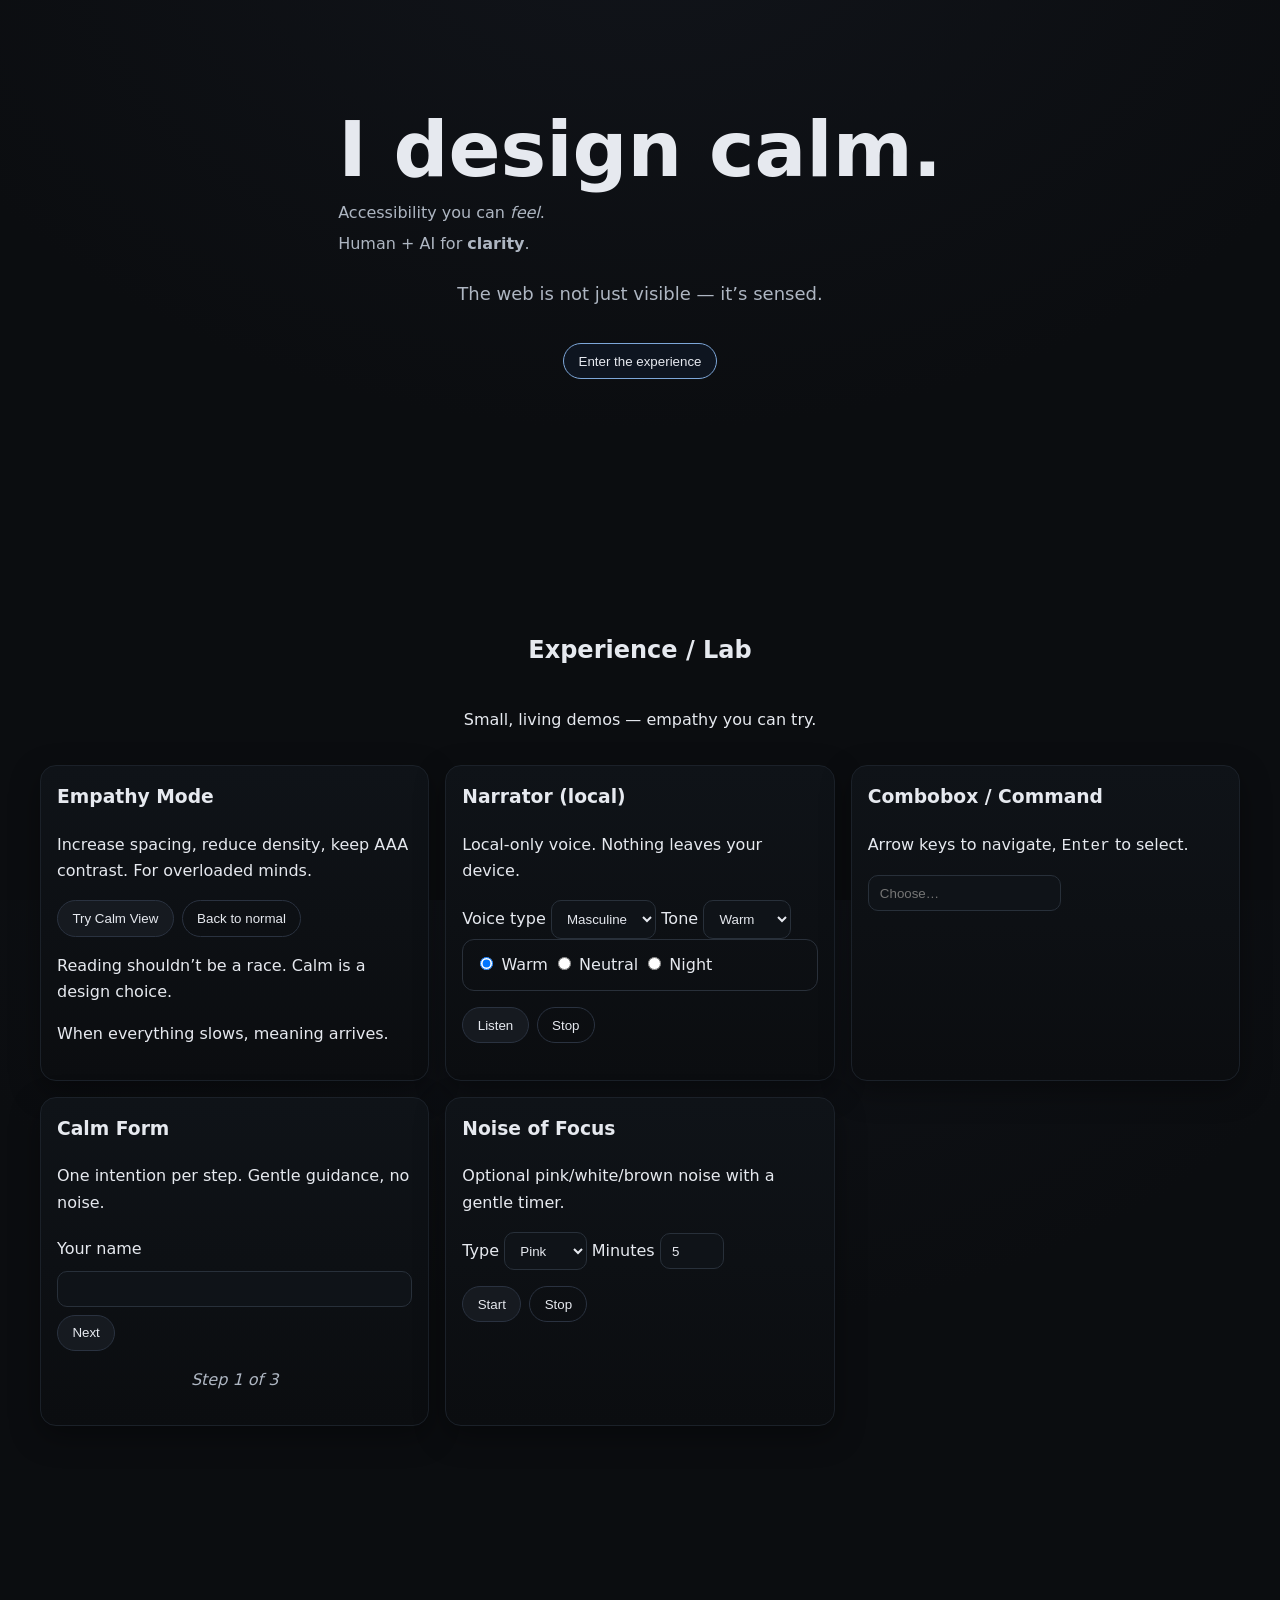
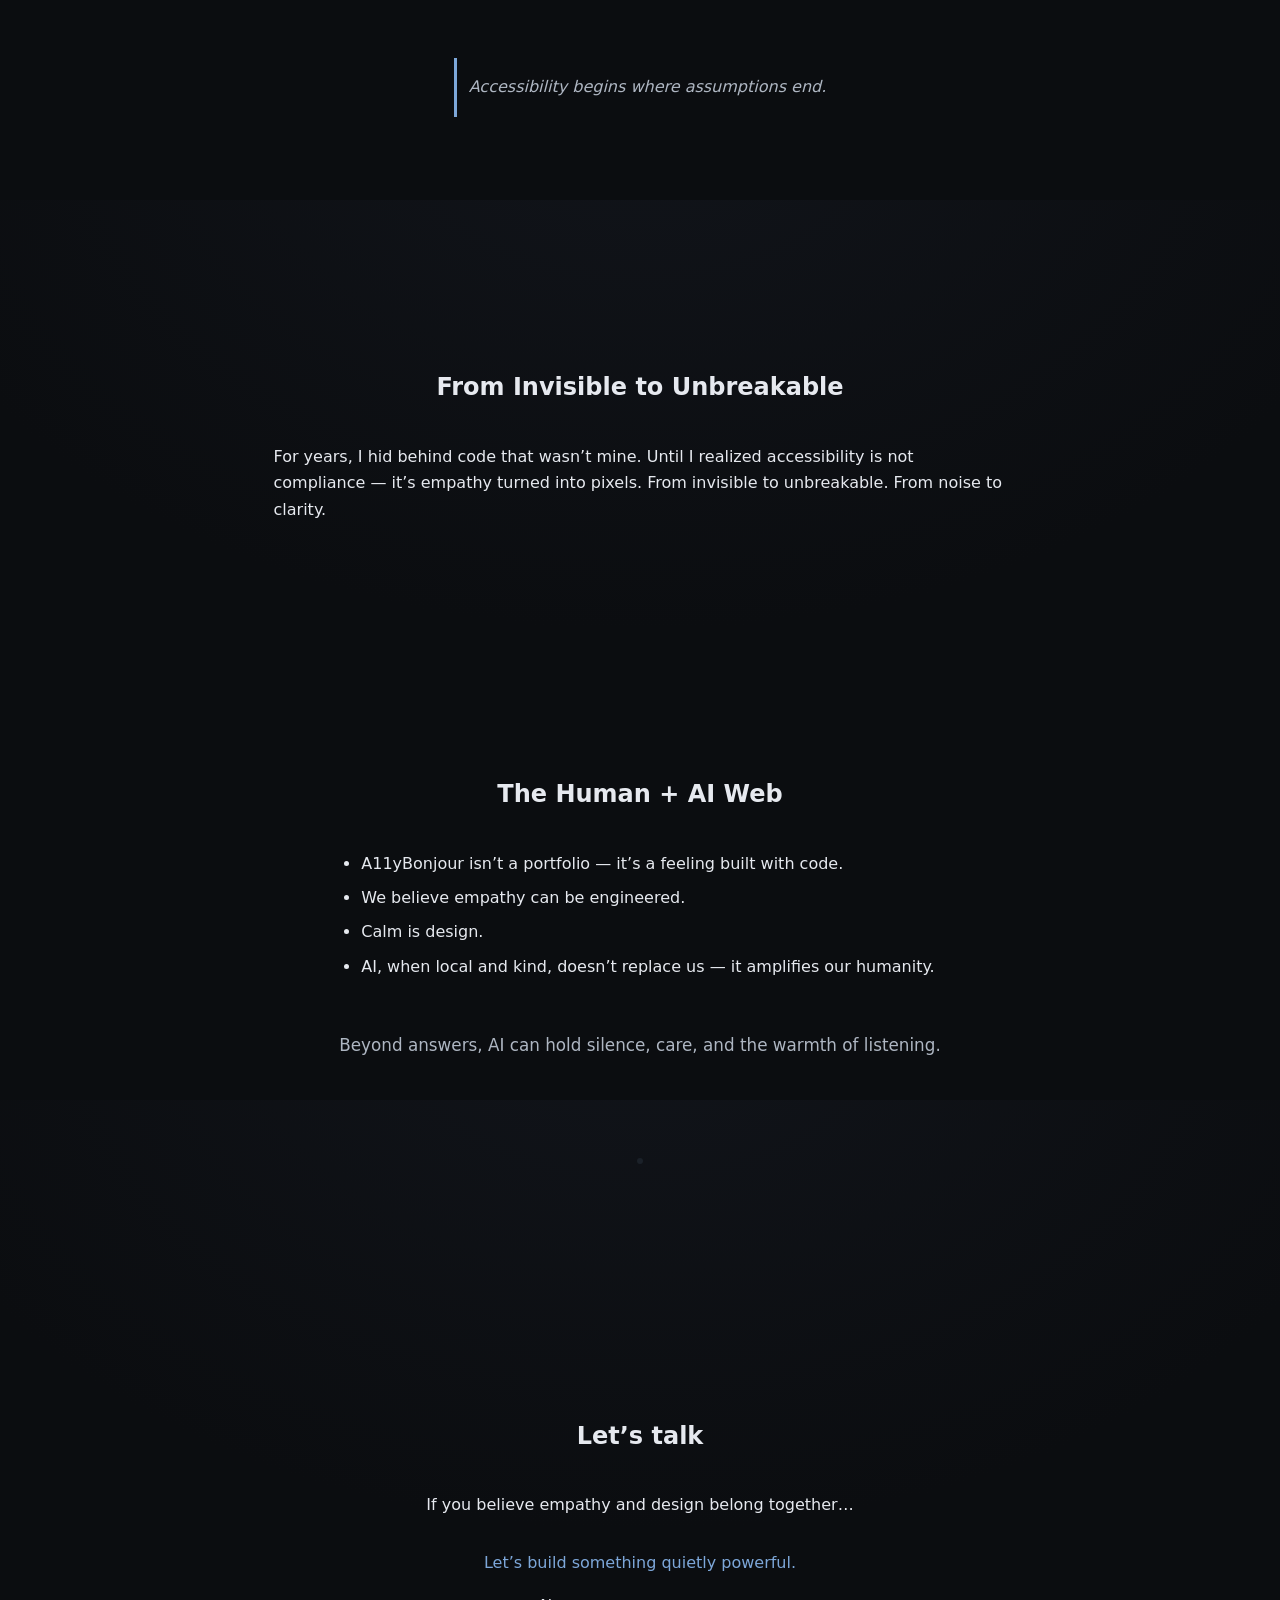
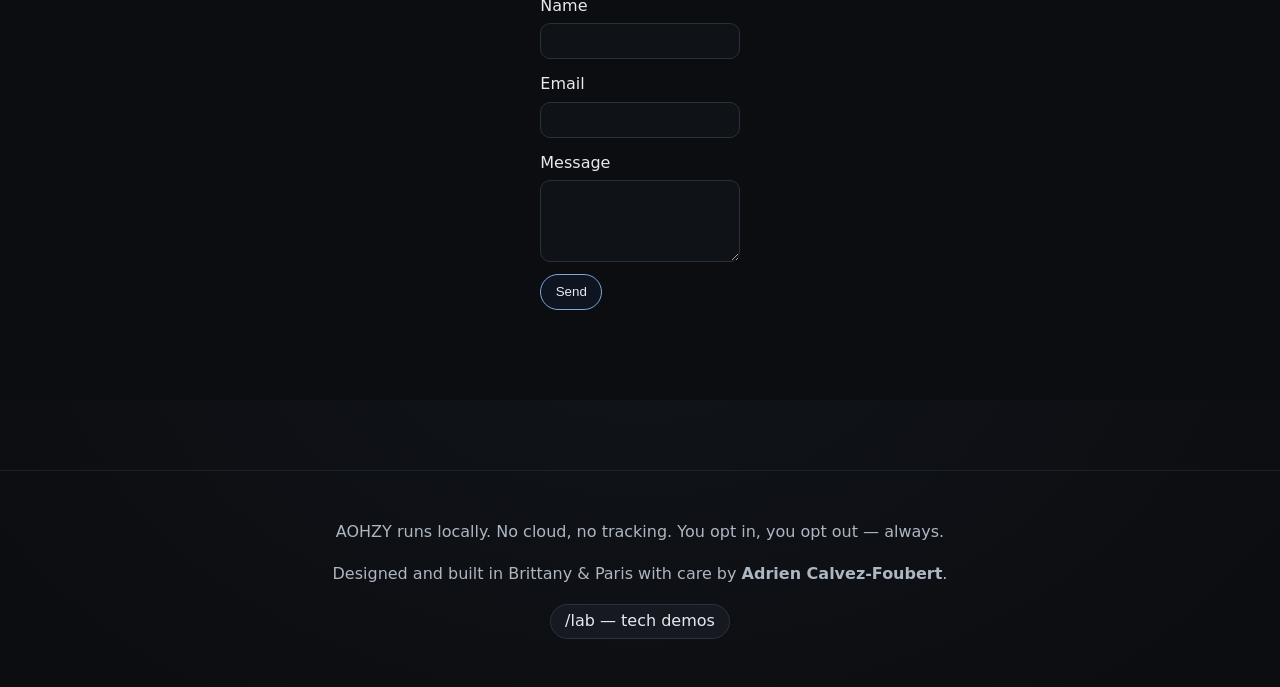
==== index.html @ 87809b4e "Update stylesheet version in index.html" ====
<!doctype html>
<html lang="en" class="no-js">
  <head>
    <meta charset="utf-8" />
    <meta name="viewport" content="width=device-width, initial-scale=1" />
    <title>A11yBonjour — Calm, emotional, human accessibility for the future web</title>
    <meta name="description" content="A11yBonjour — Calm, emotional, human accessibility for the future web." />

    <!-- Open Graph / SEO minimal -->
    <meta property="og:title" content="A11yBonjour — The Future of Accessible Experience" />
    <meta property="og:description" content="Calm, emotional, human accessibility." />
    <meta property="og:type" content="website" />
<link rel="stylesheet" href="/styles/styles.css?v=20251020-12">



    <script type="module" src="js/scripts.js" defer></script>
    <script type="module" src="js/aohzy.js" defer></script>
    <script type="module" src="js/tts.js" defer></script>
    <script type="module" src="lab/mount.js" defer></script>
    <script>document.documentElement.classList.remove('no-js');</script>
  </head>
  <body>
    <!-- Skip Links -->
    <nav class="skip" aria-label="Skip links">
      <a href="#main">Skip to content</a>
      <a href="#contact">Skip to contact</a>
    </nav>

    <!-- Mini accessible dots nav (appears on focus) -->
    <nav class="chapters" aria-label="Chapters">
      <ul role="list">
        <li><a href="#manifesto" aria-current="page">Manifesto</a></li>
        <li><a href="#lab">Experience</a></li>
        <li><a href="#story">Story</a></li>
        <li><a href="#human-ai">Manifesto II</a></li>
        <li><a href="#contact">Contact</a></li>
      </ul>
    </nav>

    <main id="main">
      <!-- Hero / Living Manifesto -->
      <section id="manifesto" class="section hero" aria-labelledby="hero-title" tabindex="-1">
        <header>
          <h1 id="hero-title" class="visually-title">
            <span aria-live="polite" aria-atomic="true" id="hero-rotor">I design calm.</span>
          </h1>
          <p class="subtitle">Accessibility you can <em>feel</em>.</p>
          <p class="subtitle small">Human + AI for <strong>clarity</strong>.</p>
        </header>
        <p class="lede">The web is not just visible — it’s sensed.</p>
        <p><button class="btn primary" data-action="enter">Enter the experience</button></p>
      </section>

      <!-- Experience / Lab -->
      <section id="lab" class="section lab" aria-labelledby="lab-title">
        <h2 id="lab-title">Experience / Lab</h2>
        <p class="section-lead">Small, living demos — empathy you can try.</p>

        <div class="cards force-3" role="list">
          <!-- Empathy Mode demo card -->
          <article class="card" role="listitem">
            <h3>Empathy Mode</h3>
            <p>Increase spacing, reduce density, keep AAA contrast. For overloaded minds.</p>
            <p>
              <button class="btn" data-action="calm-view" aria-pressed="false" aria-controls="calm-demo">Try Calm View</button>
              <button class="btn ghost" data-action="reset-view">Back to normal</button>
            </p>
            <div id="calm-demo" class="demo-text" aria-live="polite">
              <p>Reading shouldn’t be a race. Calm is a design choice.</p>
              <p>When everything slows, meaning arrives.</p>
            </div>
          </article>

          <!-- Narrator demo card -->
<article class="card" role="listitem">
  <h3>Narrator (local)</h3>
  <div id="narrator">
    <p>Local-only voice. Nothing leaves your device.</p>

    <!-- CONTRÔLES AJOUTÉS (neutres pour ton CSS) -->
    <div class="row">
      <label>Voice type
        <select id="nar-voice-type">
          <option>Masculine</option>
          <option>Feminine</option>
          <option>Neutral</option>
        </select>
      </label>
      <label>Tone
        <select id="nar-tone">
          <option>Warm</option>
          <option>Neutral</option>
          <option>Night</option>
        </select>
      </label>
    </div>

    <!-- TON BLOC EXISTANT CONSERVÉ TEL QUEL -->
    <fieldset aria-label="Voice presets">
      <legend class="visually-hidden">Presets</legend>
      <label><input type="radio" name="voice" value="warm" checked /> Warm</label>
      <label><input type="radio" name="voice" value="neutral" /> Neutral</label>
      <label><input type="radio" name="voice" value="night" /> Night</label>
    </fieldset>

    <p>
      <!-- on garde tes attributs, on AJOUTE juste data-narrator-play pour brancher tts.js -->
      <button class="btn" data-action="tts-play" data-narrator-play>Listen</button>
      <button class="btn ghost" data-action="tts-stop">Stop</button>
    </p>
  </div>
</article>

<!-- Combobox / Command demo card -->
<article class="card" role="listitem">
  <h3>Combobox / Command</h3>
  <p>Arrow keys to navigate, <kbd>Enter</kbd> to select.</p>

  <div class="cbx" id="demo-combo">
    <label id="demo-combo-label" class="visually-hidden">Choose</label>
    <input
  type="text"
  role="combobox"
  aria-expanded="false"
  aria-controls="demo-combo-list"
  aria-autocomplete="none"
  aria-labelledby="demo-combo-label"
  placeholder="Choose…"
  readonly
/>


    <ul id="demo-combo-list" role="listbox">
      <li role="option" tabindex="-1">Alpha</li>
      <li role="option" tabindex="-1">Bravo</li>
      <li role="option" tabindex="-1">Charlie</li>
    </ul>

    <p id="demo-combo-hint" class="visually-hidden" aria-live="polite">
      Type to see options, use arrow keys, press Enter to choose.
    </p>
  </div>
</article>



          <!-- ==== HTML (référence) ==== -->
<article class="card" role="listitem">
  <h3>Calm Form</h3>
  <p>One intention per step. Gentle guidance, no noise.</p>

  <form id="calm-form" novalidate>
    <div class="form-step" data-step="1">
      <label for="cf-name">Your name</label>
      <input id="cf-name" name="name" autocomplete="name" required />
      <div class="btn-row">
        <button class="btn next" type="button">Next</button>
      </div>
    </div>

    <div class="form-step" data-step="2" hidden>
      <label for="cf-email">Email</label>
      <input id="cf-email" name="email" type="email" autocomplete="email" required />
      <div class="hint">We’ll only use this to reply. No newsletter. No tracking.</div>
      <div class="btn-row">
        <button class="btn prev" type="button">Back</button>
        <button class="btn next" type="button">Next</button>
      </div>
    </div>

    <div class="form-step" data-step="3" hidden>
      <label for="cf-msg">Your message</label>
      <textarea id="cf-msg" name="message" rows="4" required></textarea>
      <div class="btn-row">
        <button class="btn prev" type="button">Back</button>
        <button class="btn primary" type="submit">Send</button>
      </div>
    </div>

    <p class="form-status" role="status" aria-live="polite"></p>
  </form>
</article>

          <!-- Noise of Focus demo card -->
          <article class="card" role="listitem">
            <h3>Noise of Focus</h3>
            <p>Optional pink/white/brown noise with a gentle timer.</p>
            <label for="noise-type">Type</label>
            <select id="noise-type">
              <option value="pink">Pink</option>
              <option value="white">White</option>
              <option value="brown">Brown</option>
            </select>
            <label for="noise-mins">Minutes</label>
            <input id="noise-mins" type="number" min="1" max="60" value="5" inputmode="numeric" />
            <p>
              <button class="btn" data-action="noise-play">Start</button>
              <button class="btn ghost" data-action="noise-stop">Stop</button>
            </p>
            <p class="visually-hidden" aria-live="polite" id="noise-status"></p>
          </article>
        </div>
      </section>

      <!-- Breath / phrase-âme between Lab and Story -->
      <section class="section breath" aria-label="Breath line">
        <blockquote>
          <p>Accessibility begins where assumptions end.</p>
        </blockquote>
      </section>

      <!-- Story -->
      <section id="story" class="section story" aria-labelledby="story-title">
        <h2 id="story-title">From Invisible to Unbreakable</h2>
        <p class="prose">For years, I hid behind code that wasn’t mine. Until I realized accessibility is not compliance — it’s empathy turned into pixels. From invisible to unbreakable. From noise to clarity.</p>
      </section>

      <!-- Manifesto II (Human + AI Web) -->
      <section id="human-ai" class="section manifesto" aria-labelledby="manifesto2-title">
        <h2 id="manifesto2-title">The Human + AI Web</h2>
        <ul class="manifest-list" role="list">
          <li>A11yBonjour isn’t a portfolio — it’s a feeling built with code.</li>
          <li>We believe empathy can be engineered.</li>
          <li>Calm is design.</li>
          <li>AI, when local and kind, doesn’t replace us — it amplifies our humanity.</li>
        </ul>
        <p class="bridge" aria-live="polite">Beyond answers, AI can hold silence, care, and the warmth of listening.</p>
        <div id="easter-one" aria-live="polite" aria-label="Hidden message" tabindex="0" data-hidden-reveal>
          <!-- Revealed by AOHZY timing or subtle click/idle -->
          <span class="dot" aria-hidden="true"></span>
          <span class="whisper" hidden>App +one — closer than you feel.</span>
        </div>
      </section>

      <!-- Outro / Contact -->
      <section id="contact" class="section contact" aria-labelledby="contact-title">
        <h2 id="contact-title">Let’s talk</h2>
        <p>If you believe empathy and design belong together…</p>
        <p class="accent">Let’s build something quietly powerful.</p>
        <form id="contact-form" novalidate>
          <div class="field">
            <label for="name">Name</label>
            <input id="name" name="name" required autocomplete="name" />
          </div>
          <div class="field">
            <label for="email">Email</label>
            <input id="email" name="email" type="email" required autocomplete="email" />
          </div>
          <div class="field">
            <label for="message">Message</label>
            <textarea id="message" name="message" rows="4" required></textarea>
          </div>
          <button class="btn primary" type="submit">Send</button>
          <p class="form-status" role="status" aria-live="polite"></p>
        </form>
      </section>
    </main>

    <footer class="site-footer" role="contentinfo">
      <p>AOHZY runs locally. No cloud, no tracking. You opt in, you opt out — always.</p>
      <p>Designed and built in Brittany & Paris with care by <strong>Adrien Calvez-Foubert</strong>.</p>
      <p><a class="btn-nav" href="/lab.html" data-vt>/lab — tech demos</a></p>
    </footer>
    

    <!-- AOHZY companion (visually minimal, ARIA rich) -->
    <aside id="aohzy" class="aohzy" aria-live="polite" aria-label="AOHZY companion" hidden>
      <div class="aohzy-inner" role="dialog" aria-modal="false" aria-labelledby="aohzy-title">
        <p id="aohzy-title" class="visually-hidden">AOHZY</p>
        <p id="aohzy-msg">Reading mode is one tap away.</p>
        <div class="aohzy-actions">
          <button class="btn sm" data-a="accept">OK</button>
          <button class="btn ghost sm" data-a="dismiss">Dismiss</button>
        </div>
      </div>
    </aside>
  </body>
</html>
---- styles/styles.css ----
:root {
  --bg: #0B0D10;
  --bg-2: #14171A;
  --text: #E6E9EF;
  --muted: #AEB6C2;
  --accent: #7DA7D9;
  --focus: 0 0 0 3px rgba(125,167,217,0.45);
  --radius: 16px;
  --space: 1rem;
  --space-lg: 2.25rem;
  --maxw: 72ch;
}

:root:has([popover]:popover-open) body { overflow: hidden; }
:root[data-popover-open] body { overflow: hidden; }

:root[data-proof-landmarks] header,
:root[data-proof-landmarks] main,
:root[data-proof-landmarks] nav,
:root[data-proof-landmarks] aside,
:root[data-proof-landmarks] footer {
  outline: 2px dashed #7DA7D9;
  outline-offset: 4px;
}

@media (prefers-color-scheme: light) {
  :root { --bg: #0B0D10; }
}

* { box-sizing: border-box; }
html, body { height: 100%; }

body {
  margin: 0;
  font: 400 1rem/1.65 system-ui, -apple-system, Segoe UI, Roboto, Inter, Arial, sans-serif;
  color: var(--text);
  background: radial-gradient(1200px 800px at 50% -10%, #11141a 0%, var(--bg) 65%);
}

/* A11Y helpers */
.visually-hidden { position: absolute !important; clip: rect(1px,1px,1px,1px); clip-path: inset(50%); height: 1px; width: 1px; overflow: hidden; white-space: nowrap; }
.visually-title { font-size: clamp(2.4rem, 6vw, 5rem); line-height: 1.1; margin: 0 0 0.5rem 0; }

.skip { position: absolute; inset: 0 auto auto 0; padding: 0.25rem; }
.skip a { position: absolute; left: -9999px; top: 0; padding: 0.5rem 0.75rem; background: var(--bg-2); color: var(--text); border-radius: 8px; }
.skip a:focus { left: 0.5rem; top: 0.5rem; outline: 2px solid var(--accent); }

/* Chapters dots */
.chapters {
  position: fixed;
  top: 50%;
  right: 0;
  transform: translateX(120%) translateY(-50%);
  opacity: 0;
  pointer-events: none;
  transition: all .3s ease;
}
.chapters a { visibility: hidden; pointer-events: none; }
.chapters:focus-within, .chapters:hover { opacity: 1; pointer-events: auto; transform: translateX(0) translateY(-50%); }
.chapters:focus-within a, .chapters:hover a { visibility: visible; pointer-events: auto; }
.chapters ul { list-style: none; margin: 0; padding: 0; display: grid; gap: .5rem; }
.chapters a { display: block; width: .75rem; height: .75rem; border-radius: 999px; background: #2a2f36; outline: none; }
.chapters a:focus { box-shadow: var(--focus); }
.chapters a[aria-current="page"] { background: var(--accent); }

/* Sections & layout */
.section { padding: min(12vh, 8rem) 1.25rem; display: grid; place-items: center; }
.section > * { max-width: var(--maxw); margin-inline: auto; }
.section .cards { max-width: none; width: min(1200px, 100%); }

.hero .subtitle { color: var(--muted); margin: 0.25rem 0; }
.lede { font-size: 1.125rem; color: var(--muted); }

/* Cards grid */
.cards { display: grid; grid-template-columns: repeat(auto-fit, minmax(280px, 1fr)); gap: 1rem; margin-top: 1rem; }
.cards { container-type: inline-size; }
.cards > .card { display: block; }

.card {
  background: linear-gradient(180deg, #0f1318, #0b0d10);
  border: 1px solid #1b2129;
  padding: 1rem;
  border-radius: var(--radius);
  box-shadow: 0 10px 30px rgba(0,0,0,0.35);
  display: flex;
  flex-direction: column;
  gap: .75rem;
}
.card h3 { margin-top: 0; }

.card p:has(.btn),
.btn-row {
  display: flex;
  flex-wrap: wrap;
  align-items: center;
  gap: .5rem;
}

/* Wizard form */
.form-step { display: grid; gap: .5rem; padding-block: .25rem; }
.form-step[hidden] { display: none !important; }
.form-step[data-step="3"] { outline: 1px dotted #6aa0ff; }

.form-status {
  text-align: center;
  margin-top: 0.75rem;
  color: var(--muted);
  font-style: italic;
  min-height: 1.5em;
}

fieldset { margin: 0; padding: .75rem; border: 1px solid #29303a; border-radius: 12px; }
legend { padding: 0 .5rem; color: var(--muted); font-size: .95rem; }

/* Buttons */
.btn { border: 1px solid #2a3240; background: #161a20; color: var(--text); padding: .6rem .9rem; border-radius: 999px; cursor: pointer; }
.btn:hover { background: #1a1f26; }
.btn:focus { box-shadow: var(--focus); outline: none; }
.btn.primary { border-color: var(--accent); background: #0e1520; }
.btn.ghost { background: transparent; }
.btn.sm { padding: .4rem .6rem; font-size: .9rem; }

/* Text blocks */
.demo-text.calm { letter-spacing: 0.01em; line-height: 1.85; }
.breath blockquote { font-style: italic; color: var(--muted); border-left: 3px solid var(--accent); padding-left: .75rem; }
.prose { color: var(--text); }
.manifest-list { display: grid; gap: .5rem; padding-left: 1rem; }
.bridge { margin-top: var(--space-lg); color: var(--muted); font-size: 1.05rem; }

/* Easter */
#easter-one { margin-top: 4rem; position: relative; min-height: 2.5rem; display: grid; place-items: center; }
#easter-one .dot { width: 6px; height: 6px; border-radius: 999px; background: #1b2129; display: inline-block; }
#easter-one .whisper { opacity: 0; transition: opacity 1.2s ease; }
#easter-one.revealed .whisper { opacity: 1; }

/* Forms */
.contact .accent { color: var(--accent); }
.field { display: grid; gap: .25rem; margin-bottom: .75rem; }
input, textarea, select { background: #0f1318; color: var(--text); border: 1px solid #28303a; border-radius: 10px; padding: .6rem .7rem; }
input:focus, textarea:focus, select:focus { outline: none; box-shadow: var(--focus); }

/* Footer */
.site-footer { padding: 2rem 1rem; text-align: center; color: var(--muted); border-top: 1px solid #1b2129; }

/* AOHZY */
.aohzy { position: fixed; inset: auto 1rem 1rem auto; z-index: 50; }
.aohzy-inner { background: #0f1318; border: 1px solid #29303a; border-radius: 14px; padding: .75rem .9rem; box-shadow: 0 12px 30px rgba(0,0,0,.4); display: grid; gap: .5rem; }
.aohzy-actions { display: flex; gap: .5rem; justify-content: flex-end; }

/* Motion prefs */
@media (prefers-reduced-motion: reduce) {
  * { animation: none !important; transition: none !important; }
}

/* Focus ring */
:focus-visible { outline: none; box-shadow: 0 0 0 3px rgba(100,180,255,.45); border-radius: 12px; }

/* Scroll-driven animations */
@supports (animation-timeline: scroll()) {
  @scroll-timeline hero-tl { source: auto; orientation: block; }
  [data-scroll-breathe] {
    animation: breathe 1 both linear;
    animation-timeline: hero-tl;
    animation-range: cover 0% cover 80%;
  }
  @keyframes breathe {
    0% { letter-spacing: 0em; opacity: .9; }
    100% { letter-spacing: .02em; opacity: 1; }
  }
}

/* Toaster stack */
.toaster-stack {
  position: fixed;
  right: max(1rem, env(safe-area-inset-right));
  bottom: max(1rem, env(safe-area-inset-bottom));
  width: min(380px, 92vw);
  display: grid;
  gap: .5rem;
  z-index: 10000;
  pointer-events: none;
}
.toaster-stack .toast-card {
  pointer-events: auto;
  display: block;
  padding: .6rem .8rem;
  max-width: 100%;
  white-space: normal;
  word-break: break-word;
}

/* Popover */
[popover]::backdrop { background: rgba(0,0,0,.4); }
[popover] { inset: auto; border: 1px solid #2a3240; background: #0f141b; border-radius: 12px; padding: .9rem; }
@media (prefers-reduced-motion: no-preference) {
  [popover]:popover-open { animation: popIn .16s ease-out; }
  @keyframes popIn { from { opacity: 0; transform: translateY(4px) scale(.98); } to { opacity: 1; transform: none; } }
}

/* Popover fallback */
.popover-fallback {
  position: absolute; z-index: 40;
  border: 1px solid #2a3240; background: #0f141b; border-radius: 12px; padding: .9rem;
  opacity: 0; transform: translateY(4px) scale(.98); pointer-events: none;
}
.popover-fallback.is-open { opacity: 1; transform: none; pointer-events: auto; transition: opacity .16s ease-out, transform .16s ease-out; }

/* Dialog */
dialog { border: none; background: #0d1218; color: #e6edf3; border-radius: 16px; padding: 1.1rem; max-width: 640px; margin: auto; }
dialog::backdrop { background: rgba(0,0,0,.45); }
@media (prefers-reduced-motion: no-preference) {
  dialog[open] { animation: dlgIn .18s ease-out; }
  @keyframes dlgIn { from { opacity: 0; transform: translateY(6px) scale(.98); } to { opacity: 1; transform: none; } }
}
dialog { box-shadow: 0 10px 30px rgba(0,0,0,.35), 0 1px 0 rgba(255,255,255,.02) inset; }
dialog .stack > * + * { margin-top: .75rem; }
.island-dialog [role="dialog"].card { max-width: min(92vw, 560px); }

/* Links */
.page-links {
  display: flex; justify-content: center; gap: 1rem;
  margin: 2rem 0 0; flex-wrap: wrap;
}
a {
  display: inline-flex; align-items: center; gap: .5rem;
  padding: .55rem .9rem;
  border: 1px solid #2a3240; border-radius: 999px;
  background: #161a20; color: var(--text);
  text-decoration: none; font-weight: 500; line-height: 1;
}
.btn-nav:hover { background: #1a1f26; }
.btn-nav:focus-visible { box-shadow: var(--focus); outline: none; }
.btn-nav.ghost { background: transparent; border-color: #2a3240; }

/* View Transitions */
::view-transition-old(root), ::view-transition-new(root) { animation-duration: .28s; }

/* Container queries fallback */
@supports not (container-type: inline-size) {}

/* Cards grid: large screens */
@media (min-width: 1100px) {
  .cards.force-3 { grid-template-columns: repeat(3, minmax(280px, 1fr)); }
  .cards.force-3 > .card:nth-last-child(2):nth-child(odd) { grid-column: 2; }
}

/* Combobox (index) */
.cbx [role="listbox"] { display: none; margin-top: .25rem; }
.cbx [role="combobox"][aria-expanded="true"] + [role="listbox"] { display: block; }
.cbx [role="option"][data-active="true"] { background: #1a1f26; border-radius: 8px; }
.cbx [role="option"] { padding: 6px 8px; cursor: pointer; }
/* ===== MOBILE FIX (iOS + Android, toutes apps) ===== */
@media (hover: none) and (pointer: coarse) {
  /* Fond : pas d’effet 'fixed', fond scrollable et stable */
  html, body {
    background-attachment: scroll !important;
    background-repeat: no-repeat !important;
    background-size: cover !important;
    width: 100%;
    min-height: 100dvh;
    overflow-x: hidden !important;
  }

  /* View Transitions : on coupe les calques qui peuvent masquer le contenu */
  ::view-transition-old(root), 
  ::view-transition-new(root) {
    display: none !important;
    animation-duration: .001s !important;
  }

  /* Le contenu passe au-dessus, sans créer de nouveaux calques */
  header, main, footer, .section, .cards, .card, .container, .wrapper, .site-footer {
    position: relative !important;
    z-index: 1 !important;
    transform: none !important;
    filter: none !important;
    will-change: auto !important;
  }

  /* Les cartes ne créent pas de frontière de peinture (iOS glitch) */
  .card { contain: initial !important; }

  /* Les éléments fixed deviennent absolute (pile plus saine en mobile) */
  .chapters, .aohzy, .toaster-stack { position: absolute !important; }

  /* Backdrop/popover : aucun voile global en mobile */
  [popover]::backdrop, dialog::backdrop { background: transparent !important; }
}


/* ===== TEST 2 : neutralisation des bordures internes sur mobile ===== */
@media (hover: none) and (pointer: coarse) {
  .card * {
    border: none !important;
    box-shadow: none !important;
    outline: none !important;
    background-clip: border-box !important;
  }
}

/* ==== MOBILE CARD PAINT FIX (iOS/Android) ==== */
@media (hover: none) and (pointer: coarse) {
  /* 1) Pas de container queries sur la grille (bug de peinture iOS) */
  .cards { container-type: normal !important; }

  /* 2) Cartes : remplacer le border par un faux-bord en inset (safe) */
  .card {
    border: none !important;
    box-shadow:
      0 10px 30px rgba(0,0,0,.35),      /* ombre */
      0 0 0 1px #1b2129 inset !important; /* faux-bord */
    overflow: hidden !important;         /* clip des arrondis */
    background-clip: padding-box !important;
    -webkit-transform: translateZ(0);    /* stabilise la peinture iOS */
    will-change: transform;
  }

  /* 3) Fieldset : retire le vrai border (c'est souvent lui qui “étire”) */
  fieldset { border: 0 !important; }

  /* 4) Garde les contrôles lisibles (leur propre bordure reste OK) */
  input, textarea, select {
    border: 1px solid #28303a !important;
    background-clip: padding-box !important;
  }
}
/* ===== MOBILE OVERRIDES: cards grid + card skin ===== */
@media (hover: none) and (pointer: coarse) {
  /* Grille: une colonne, pas de container queries (évite bugs iOS) */
  .cards {
    grid-template-columns: 1fr !important;
    gap: 0.875rem !important;
    margin-top: 1rem !important;
    container-type: normal !important;
  }

  /* Cartes: faux-bord en inset + clip des arrondis, pas de vrai border */
  .card {
    border: none !important;
    border-radius: var(--radius) !important;
    overflow: hidden !important;
    background: linear-gradient(180deg, #0f1318, #0b0d10) !important;
    /* ombre + faux-bord (n'engendre pas les “rails” verticaux) */
    box-shadow:
      0 10px 30px rgba(0,0,0,.35),
      0 0 0 1px #1b2129 inset !important;

    /* stabilité peinture iOS */
    transform: none !important;
    will-change: auto !important;
    -webkit-transform: translateZ(0);
    background-clip: padding-box !important;
  }

  /* Les blocs internes ne redessinent pas de “bordures étirées” */
  .card * {
    background-clip: padding-box !important;
    box-shadow: none !important;     /* si un inner crée le “rail” */
  }

  /* Fieldset souvent responsable des longues colonnes grises */
  fieldset { border: 0 !important; }

  /* On garde un contour discret sur les champs pour l’UI */
  input, textarea, select {
    border: 1px solid #28303a !important;
  }
}
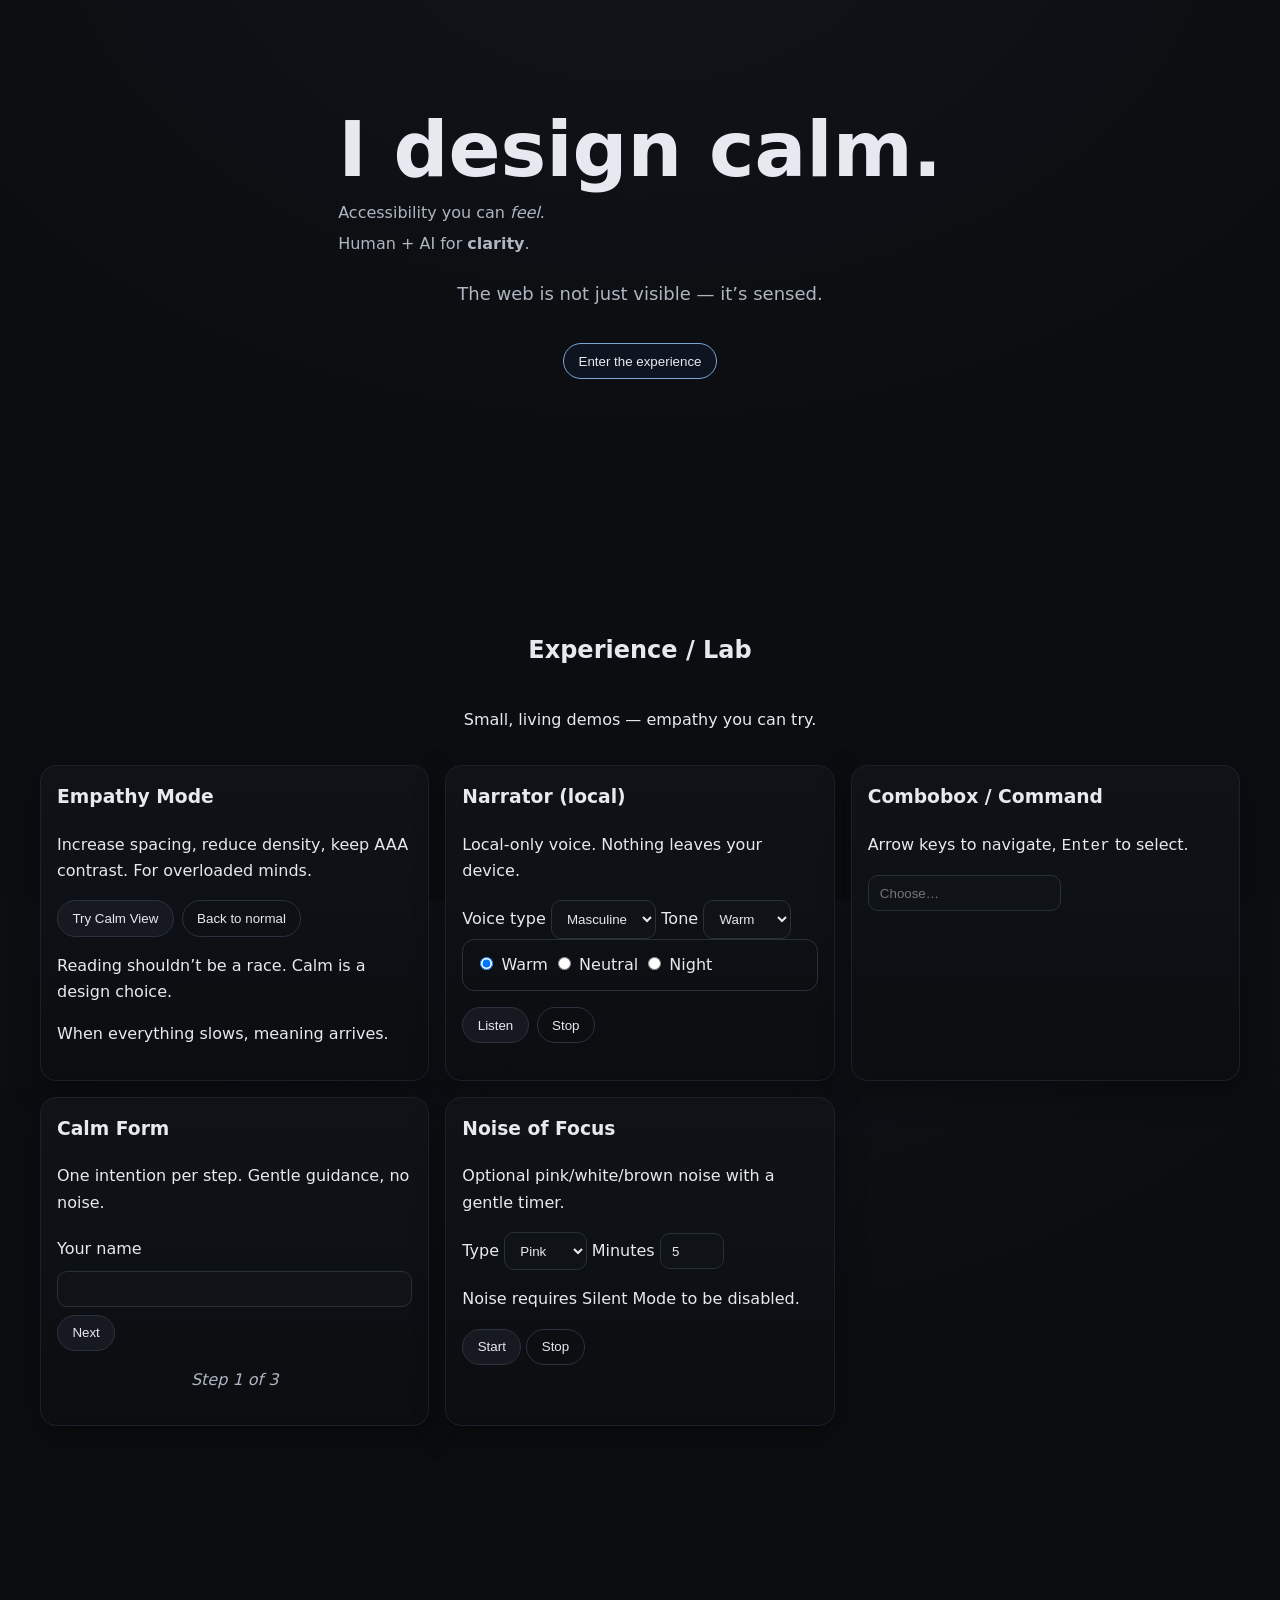
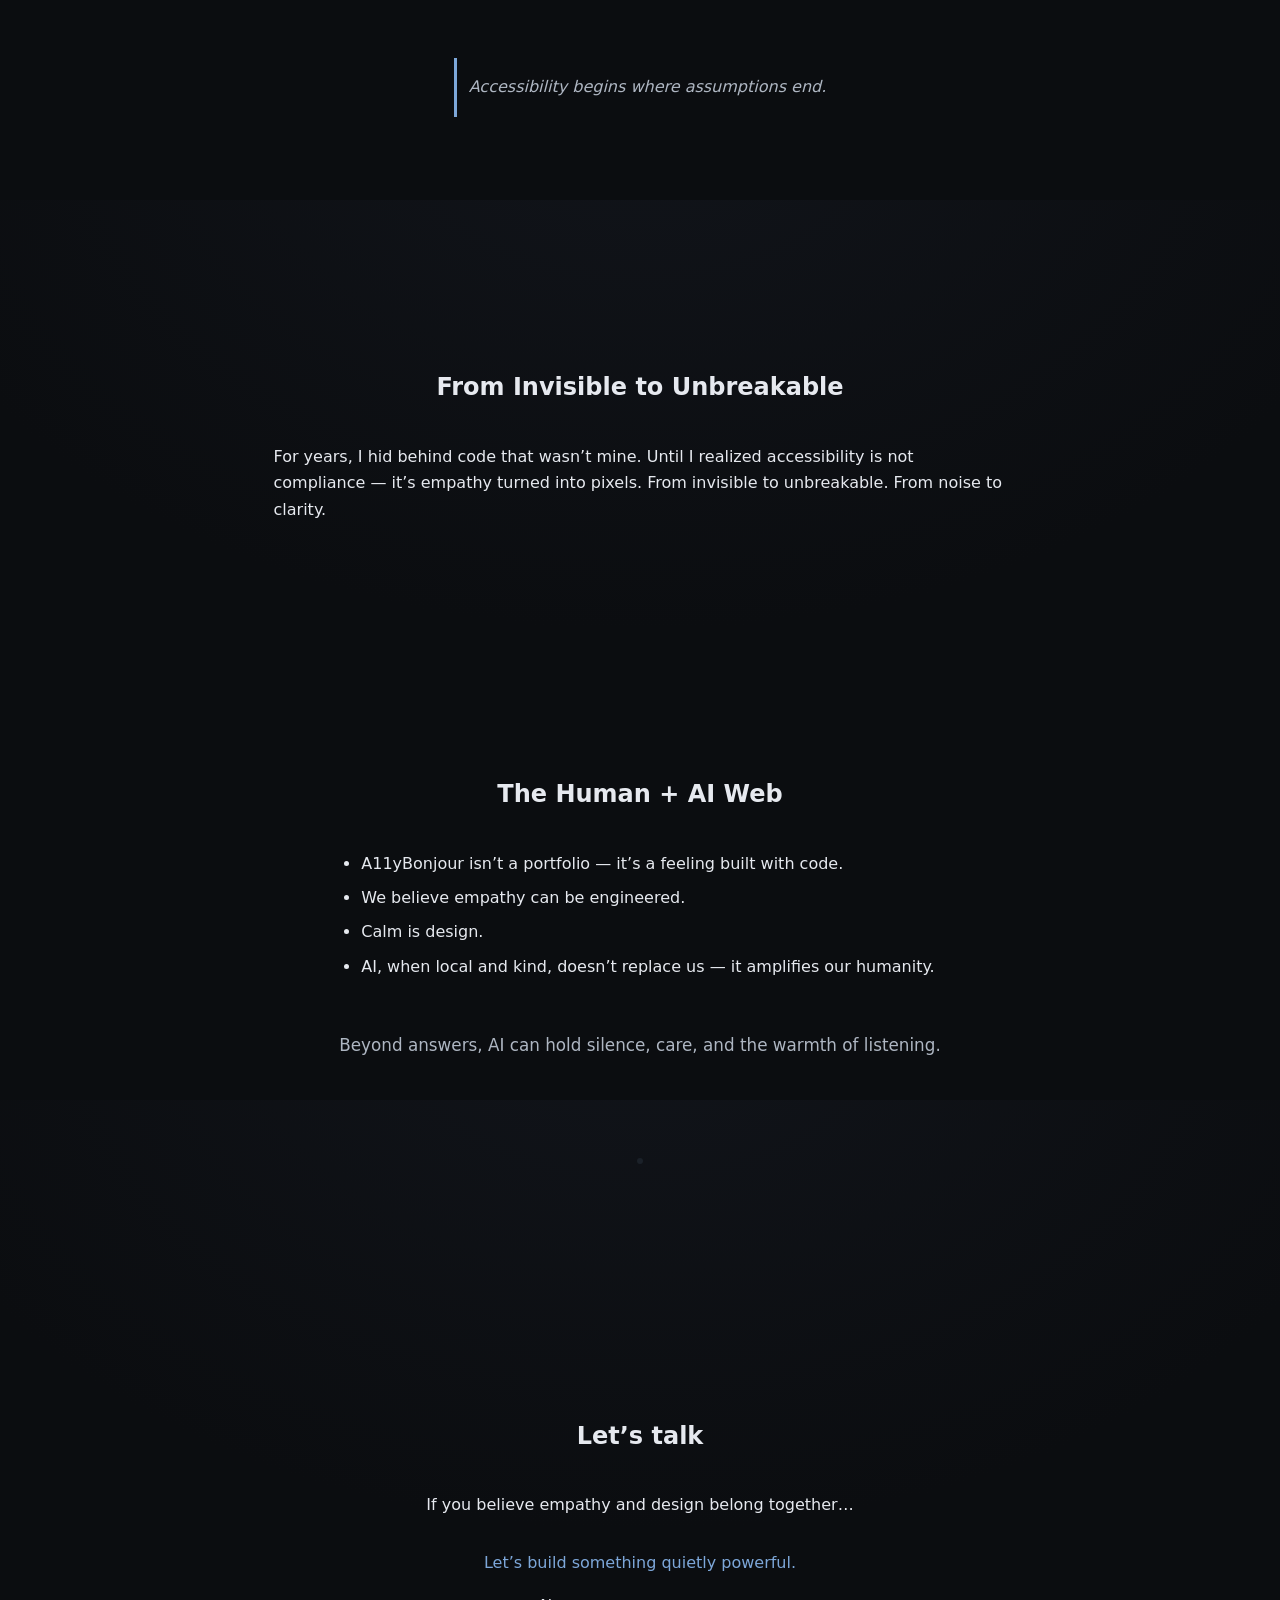
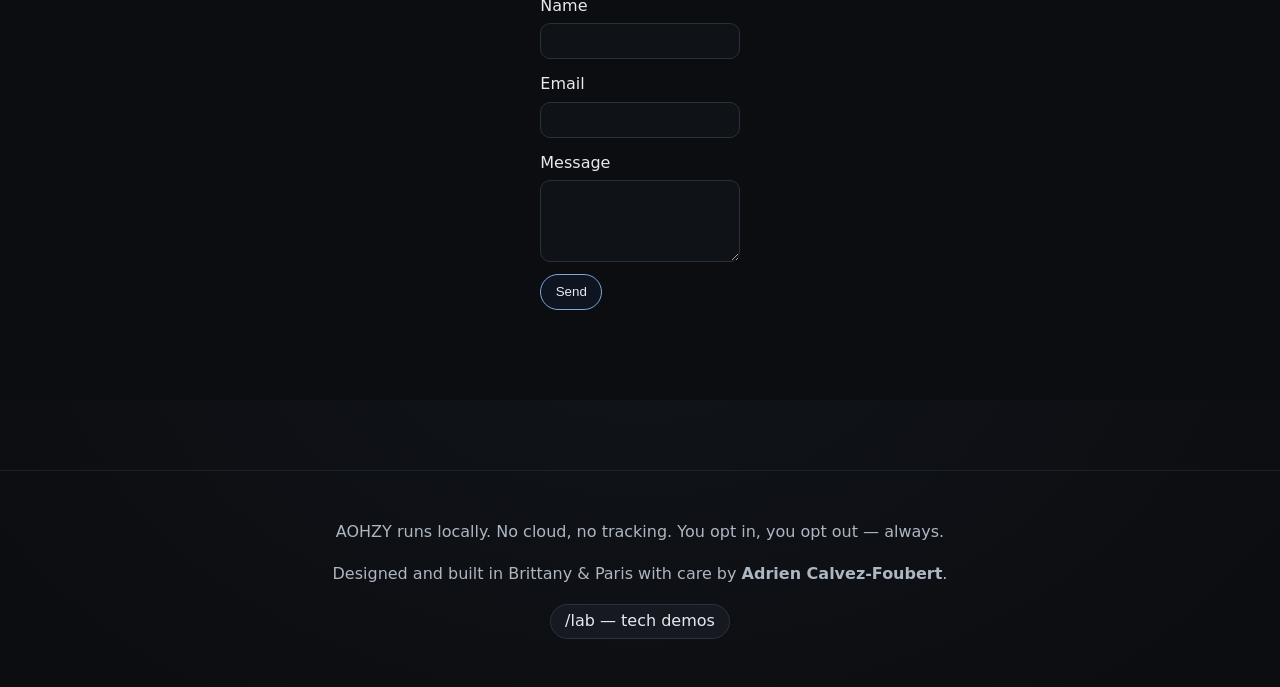
==== commit 6c949039: "Update index.html" ====
--- a/index.html
+++ b/index.html
@@ -6,15 +6,10 @@
     <meta name="viewport" content="width=device-width, initial-scale=1" />
     <title>A11yBonjour — Calm, emotional, human accessibility for the future web</title>
     <meta name="description" content="A11yBonjour — Calm, emotional, human accessibility for the future web." />
-
-    <!-- Open Graph / SEO minimal -->
     <meta property="og:title" content="A11yBonjour — The Future of Accessible Experience" />
     <meta property="og:description" content="Calm, emotional, human accessibility." />
     <meta property="og:type" content="website" />
-<link rel="stylesheet" href="/styles/styles.css?v=20251020-12">
-
-
-
+    <link rel="stylesheet" href="/styles/styles.css?v=20251020-12">
     <script type="module" src="js/scripts.js" defer></script>
     <script type="module" src="js/aohzy.js" defer></script>
     <script type="module" src="js/tts.js" defer></script>
@@ -196,10 +191,12 @@
             <label for="noise-mins">Minutes</label>
             <input id="noise-mins" type="number" min="1" max="60" value="5" inputmode="numeric" />
             <p>
-              <button class="btn" data-action="noise-play">Start</button>
-              <button class="btn ghost" data-action="noise-stop">Stop</button>
+              <p>Noise requires Silent Mode to be disabled.</p>
+              <button class="btn" data-action="noise-play" type="button">Start</button>
+              <button class="btn ghost" data-action="noise-stop" type="button">Stop</button>
+
             </p>
-            <p class="visually-hidden" aria-live="polite" id="noise-status"></p>
+            <p class="visually-hidden" aria-live="polite" id="noise-status">Noise requires Silent Mode to be disabled.</p>
           </article>
         </div>
       </section>
--- a/styles/styles.css
+++ b/styles/styles.css
@@ -250,9 +250,10 @@
 .cbx [role="combobox"][aria-expanded="true"] + [role="listbox"] { display: block; }
 .cbx [role="option"][data-active="true"] { background: #1a1f26; border-radius: 8px; }
 .cbx [role="option"] { padding: 6px 8px; cursor: pointer; }
+
 /* ===== MOBILE FIX (iOS + Android, toutes apps) ===== */
 @media (hover: none) and (pointer: coarse) {
-  /* Fond : pas d’effet 'fixed', fond scrollable et stable */
+  
   html, body {
     background-attachment: scroll !important;
     background-repeat: no-repeat !important;
@@ -262,14 +263,14 @@
     overflow-x: hidden !important;
   }
 
-  /* View Transitions : on coupe les calques qui peuvent masquer le contenu */
+  
   ::view-transition-old(root), 
   ::view-transition-new(root) {
     display: none !important;
     animation-duration: .001s !important;
   }
 
-  /* Le contenu passe au-dessus, sans créer de nouveaux calques */
+  
   header, main, footer, .section, .cards, .card, .container, .wrapper, .site-footer {
     position: relative !important;
     z-index: 1 !important;
@@ -277,19 +278,10 @@
     filter: none !important;
     will-change: auto !important;
   }
-
-  /* Les cartes ne créent pas de frontière de peinture (iOS glitch) */
   .card { contain: initial !important; }
-
-  /* Les éléments fixed deviennent absolute (pile plus saine en mobile) */
   .chapters, .aohzy, .toaster-stack { position: absolute !important; }
-
-  /* Backdrop/popover : aucun voile global en mobile */
   [popover]::backdrop, dialog::backdrop { background: transparent !important; }
 }
-
-
-/* ===== TEST 2 : neutralisation des bordures internes sur mobile ===== */
 @media (hover: none) and (pointer: coarse) {
   .card * {
     border: none !important;
@@ -301,25 +293,22 @@
 
 /* ==== MOBILE CARD PAINT FIX (iOS/Android) ==== */
 @media (hover: none) and (pointer: coarse) {
-  /* 1) Pas de container queries sur la grille (bug de peinture iOS) */
   .cards { container-type: normal !important; }
-
-  /* 2) Cartes : remplacer le border par un faux-bord en inset (safe) */
   .card {
     border: none !important;
     box-shadow:
-      0 10px 30px rgba(0,0,0,.35),      /* ombre */
-      0 0 0 1px #1b2129 inset !important; /* faux-bord */
-    overflow: hidden !important;         /* clip des arrondis */
+      0 10px 30px rgba(0,0,0,.35),      
+      0 0 0 1px #1b2129 inset !important; 
+    overflow: hidden !important;        
     background-clip: padding-box !important;
-    -webkit-transform: translateZ(0);    /* stabilise la peinture iOS */
+    -webkit-transform: translateZ(0);    
     will-change: transform;
   }
 
-  /* 3) Fieldset : retire le vrai border (c'est souvent lui qui “étire”) */
+  
   fieldset { border: 0 !important; }
 
-  /* 4) Garde les contrôles lisibles (leur propre bordure reste OK) */
+  
   input, textarea, select {
     border: 1px solid #28303a !important;
     background-clip: padding-box !important;
@@ -327,42 +316,32 @@
 }
 /* ===== MOBILE OVERRIDES: cards grid + card skin ===== */
 @media (hover: none) and (pointer: coarse) {
-  /* Grille: une colonne, pas de container queries (évite bugs iOS) */
   .cards {
     grid-template-columns: 1fr !important;
     gap: 0.875rem !important;
     margin-top: 1rem !important;
     container-type: normal !important;
   }
-
-  /* Cartes: faux-bord en inset + clip des arrondis, pas de vrai border */
   .card {
     border: none !important;
     border-radius: var(--radius) !important;
     overflow: hidden !important;
     background: linear-gradient(180deg, #0f1318, #0b0d10) !important;
-    /* ombre + faux-bord (n'engendre pas les “rails” verticaux) */
     box-shadow:
       0 10px 30px rgba(0,0,0,.35),
       0 0 0 1px #1b2129 inset !important;
-
-    /* stabilité peinture iOS */
     transform: none !important;
     will-change: auto !important;
     -webkit-transform: translateZ(0);
     background-clip: padding-box !important;
   }
-
-  /* Les blocs internes ne redessinent pas de “bordures étirées” */
   .card * {
     background-clip: padding-box !important;
-    box-shadow: none !important;     /* si un inner crée le “rail” */
-  }
-
-  /* Fieldset souvent responsable des longues colonnes grises */
+    box-shadow: none !important;    
+  }
   fieldset { border: 0 !important; }
 
-  /* On garde un contour discret sur les champs pour l’UI */
+  
   input, textarea, select {
     border: 1px solid #28303a !important;
   }
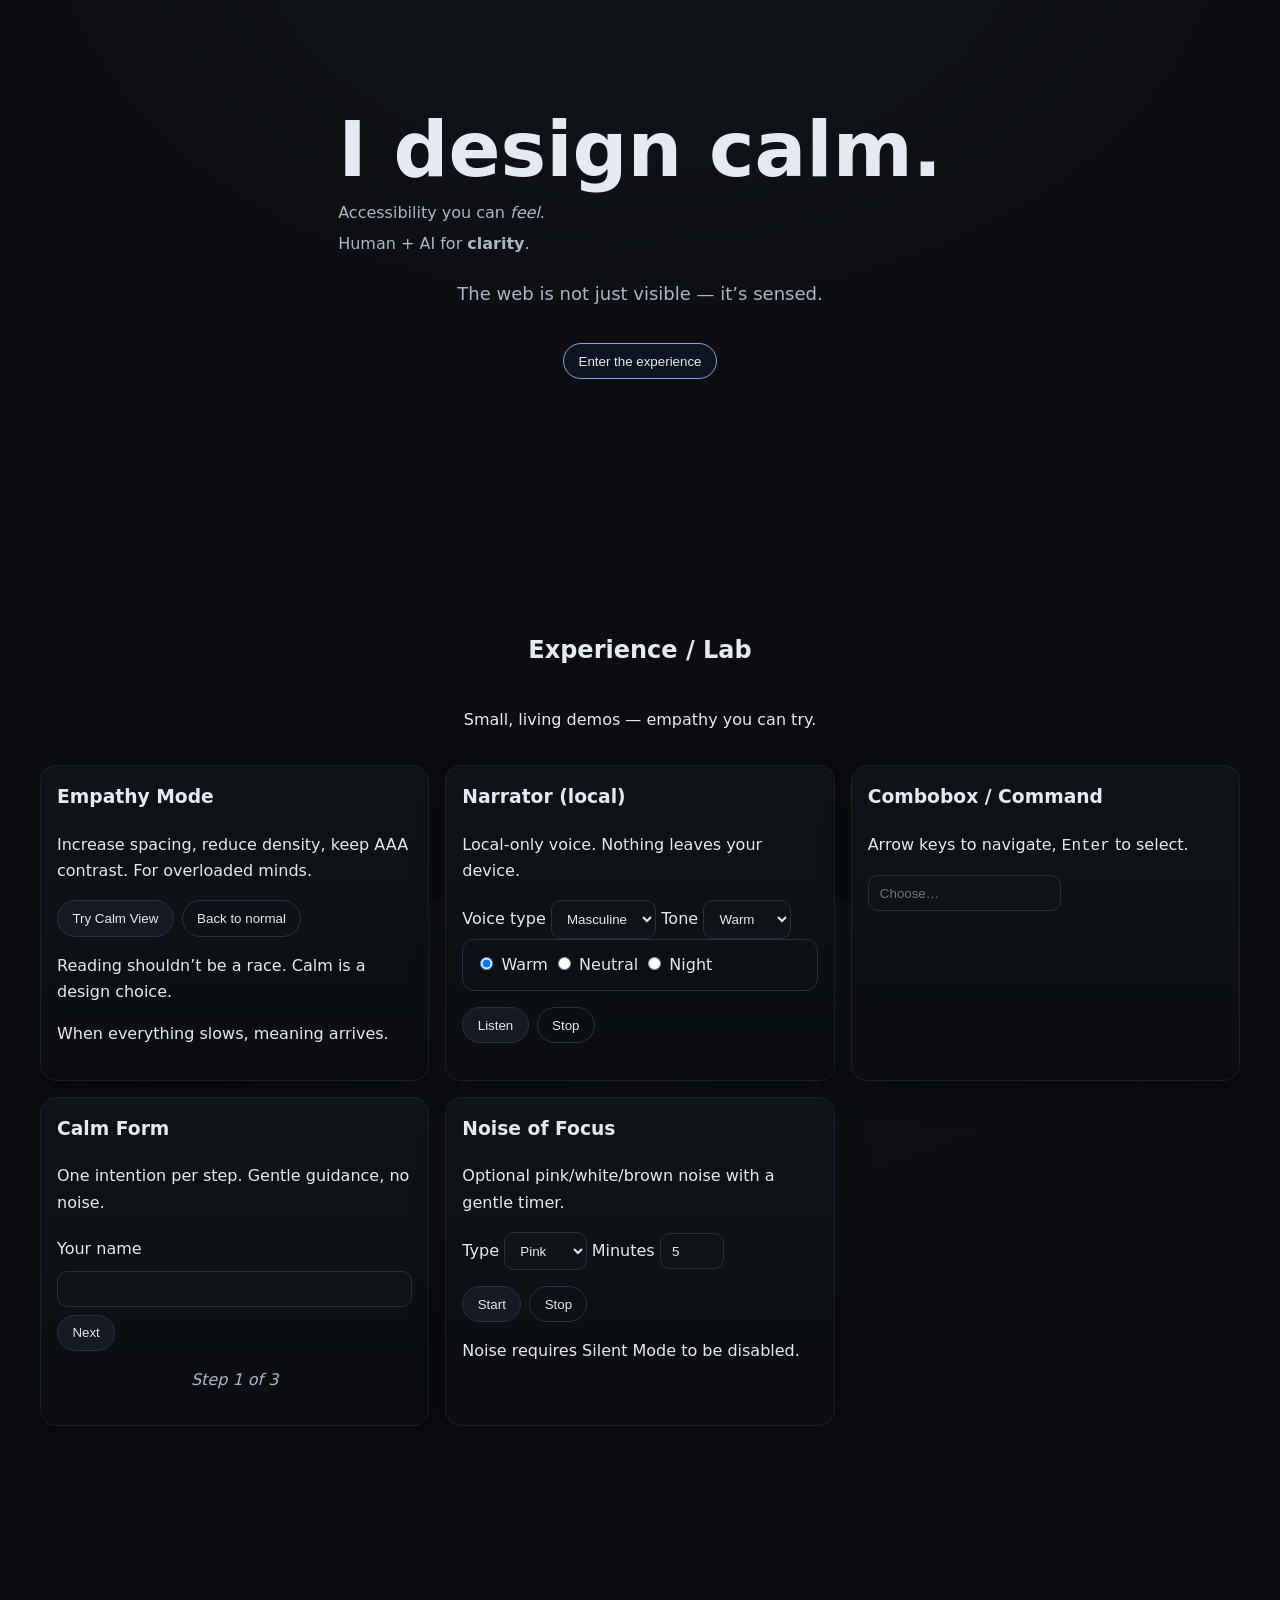
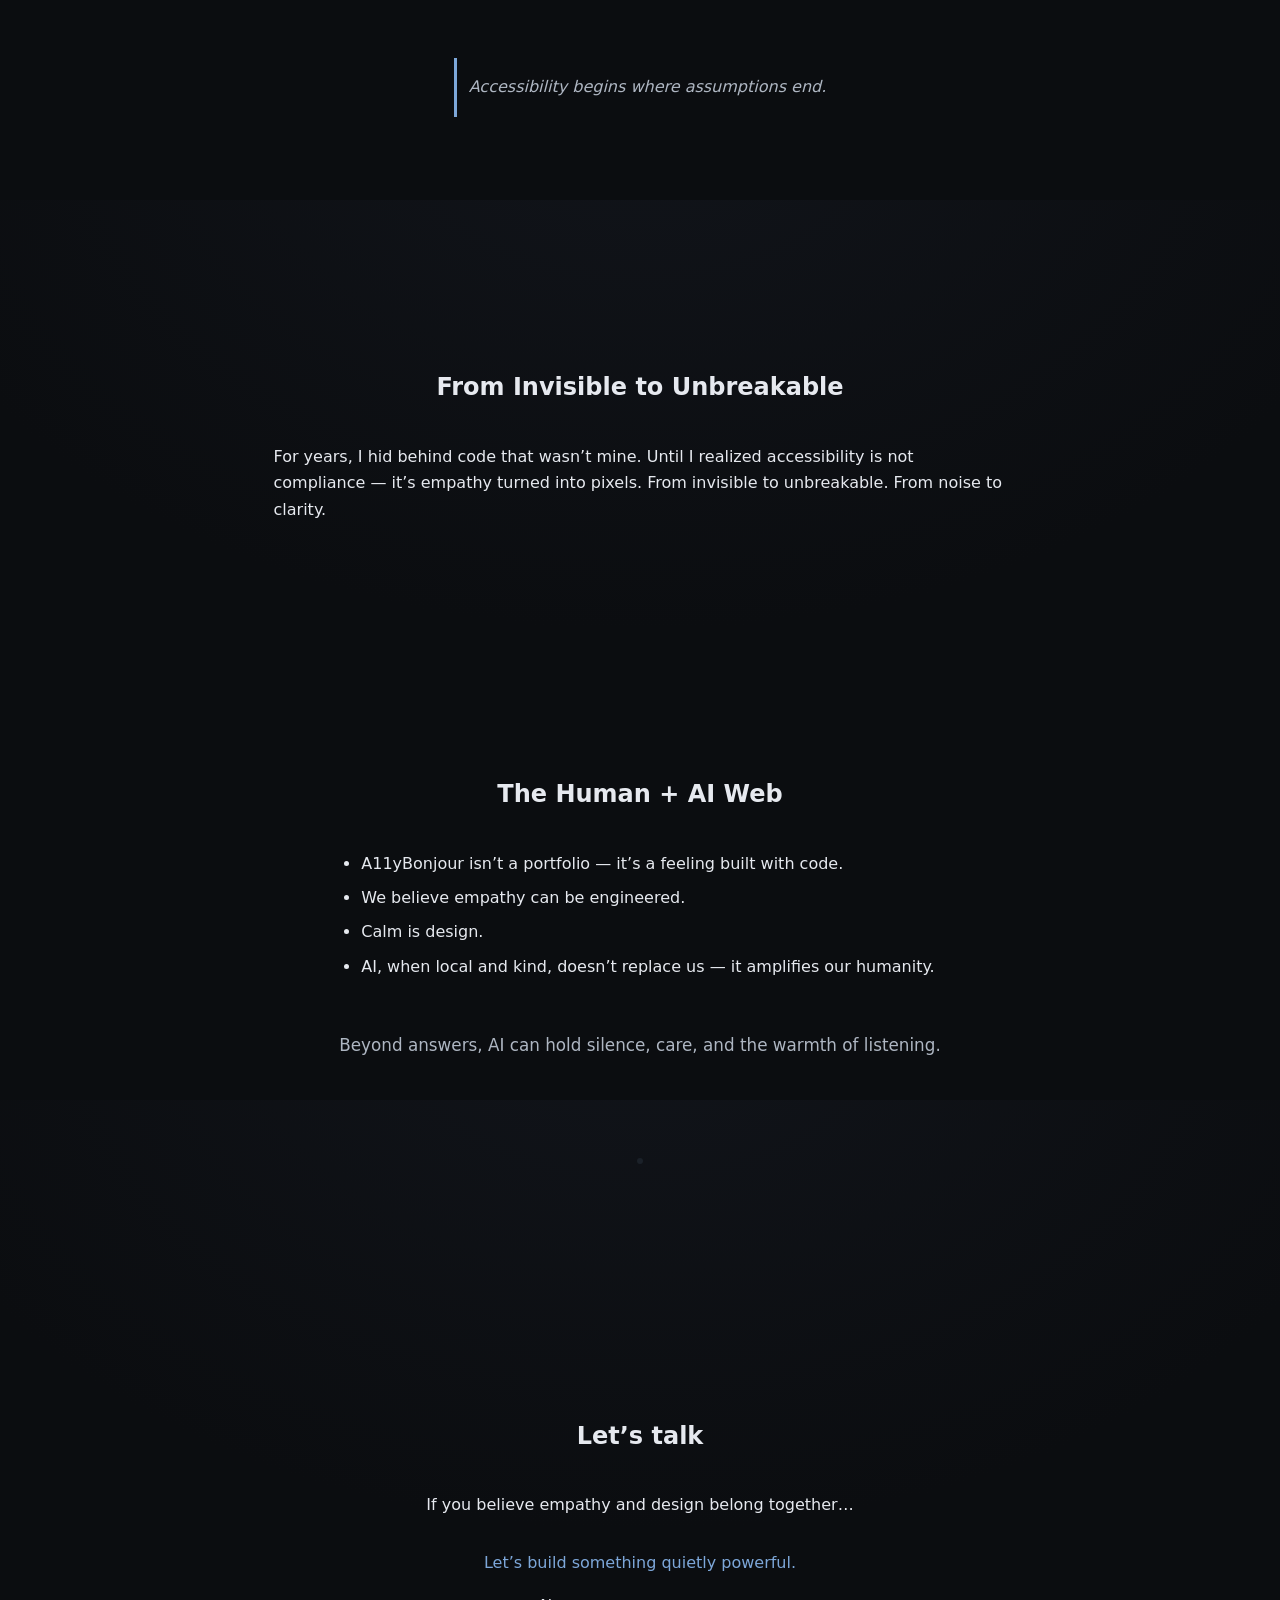
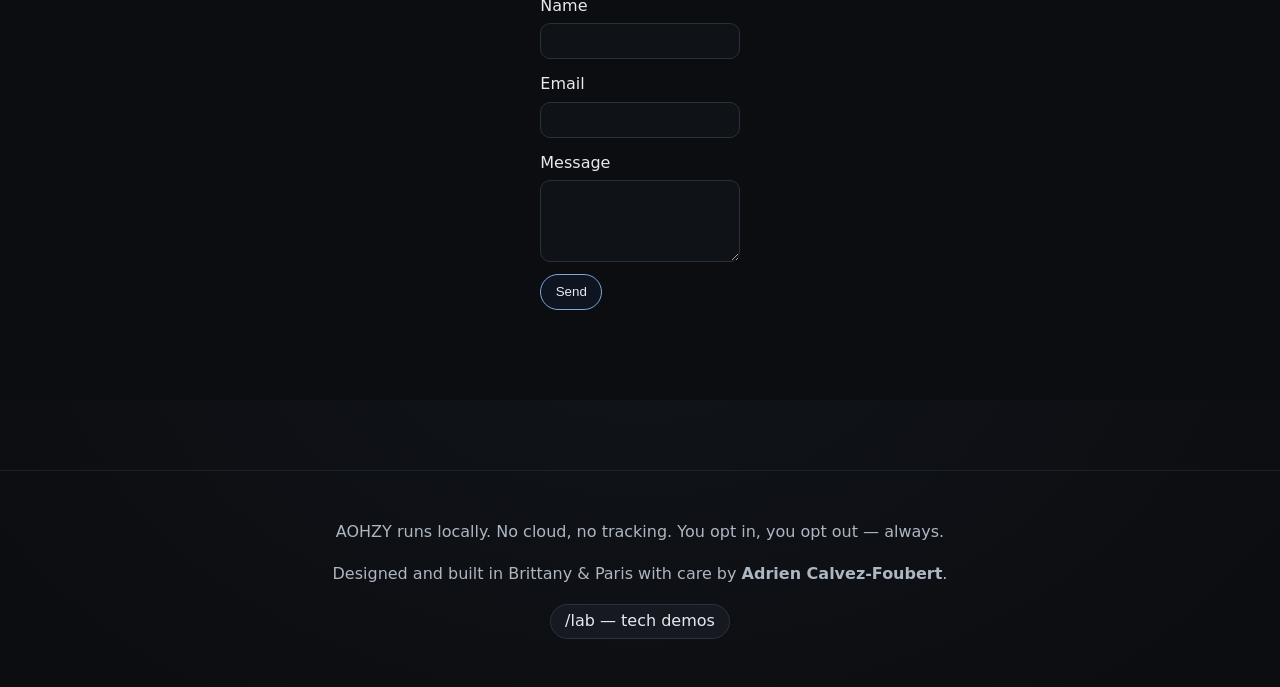
==== commit 65aaad1c: "Update index.html" ====
--- a/index.html
+++ b/index.html
@@ -191,11 +191,12 @@
             <label for="noise-mins">Minutes</label>
             <input id="noise-mins" type="number" min="1" max="60" value="5" inputmode="numeric" />
             <p>
-              <p>Noise requires Silent Mode to be disabled.</p>
+              
               <button class="btn" data-action="noise-play" type="button">Start</button>
               <button class="btn ghost" data-action="noise-stop" type="button">Stop</button>
-
+              
             </p>
+            <p>Noise requires Silent Mode to be disabled.</p>
             <p class="visually-hidden" aria-live="polite" id="noise-status">Noise requires Silent Mode to be disabled.</p>
           </article>
         </div>
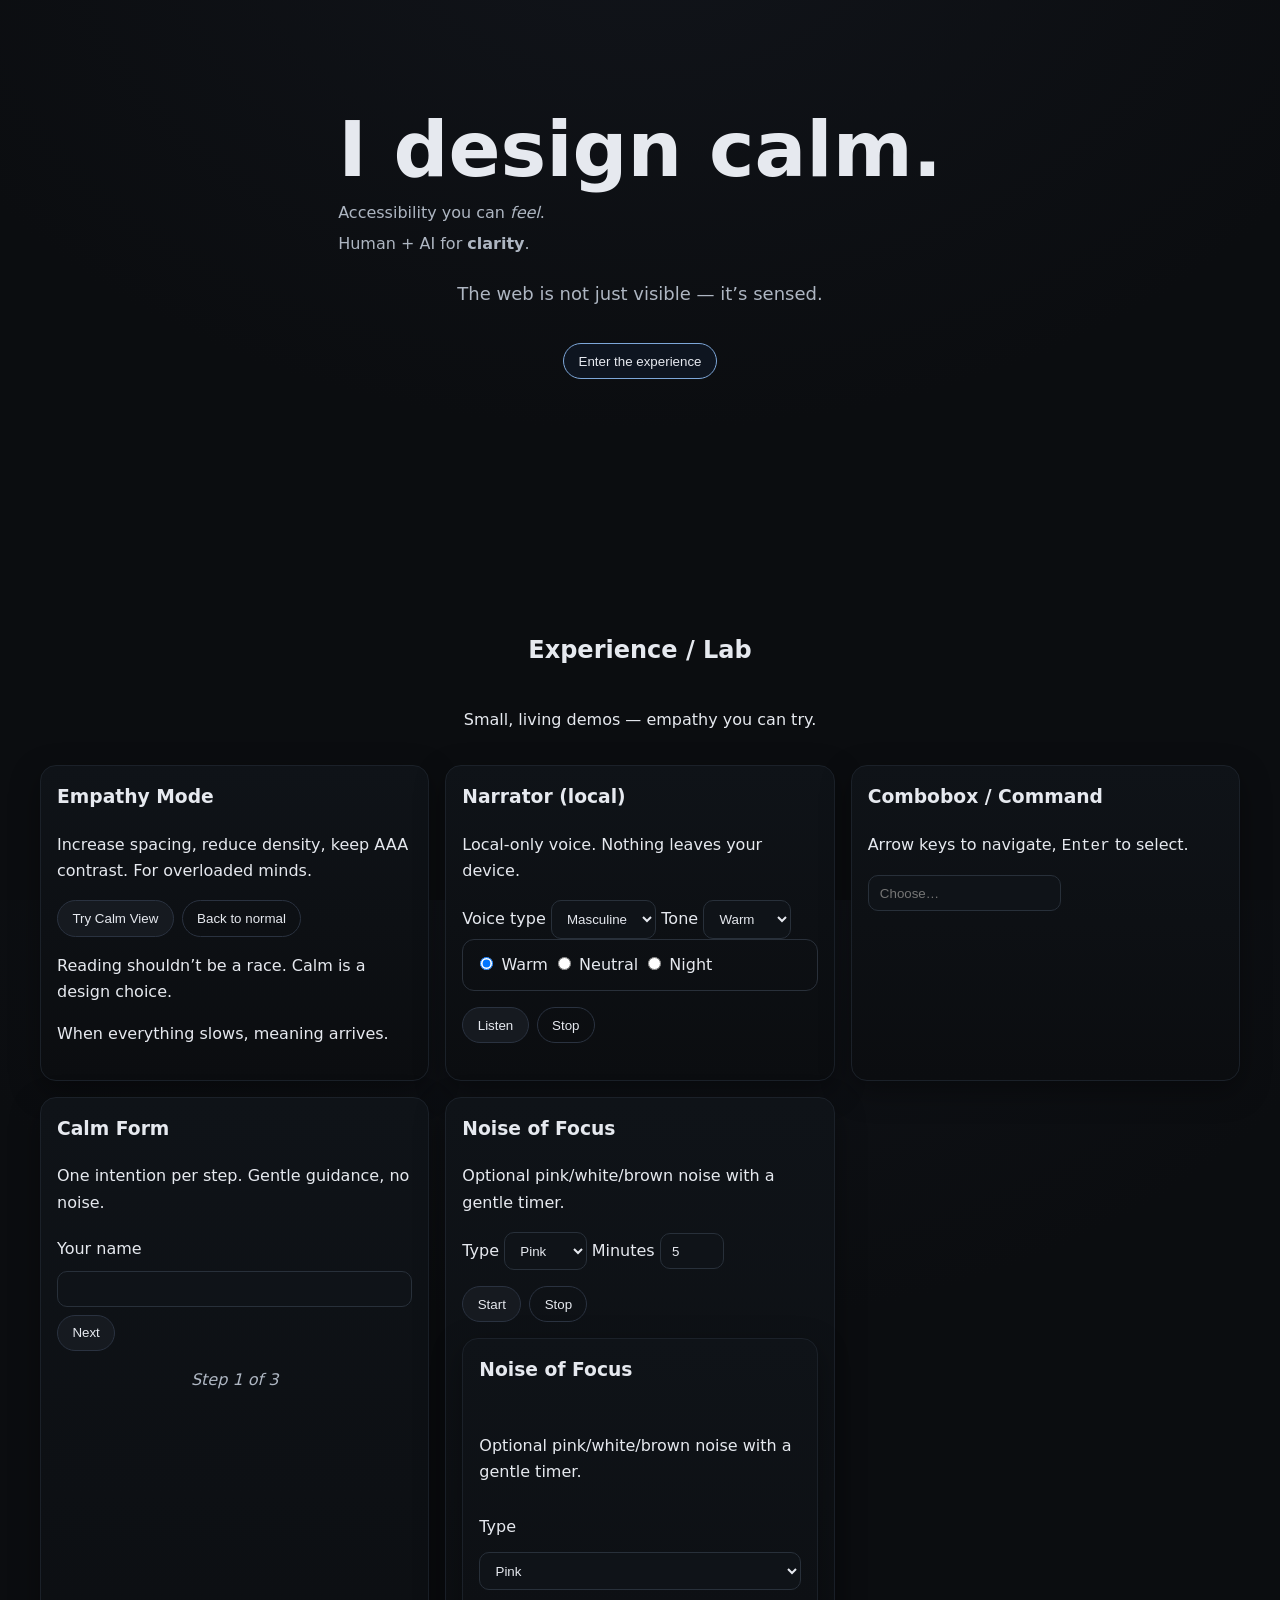
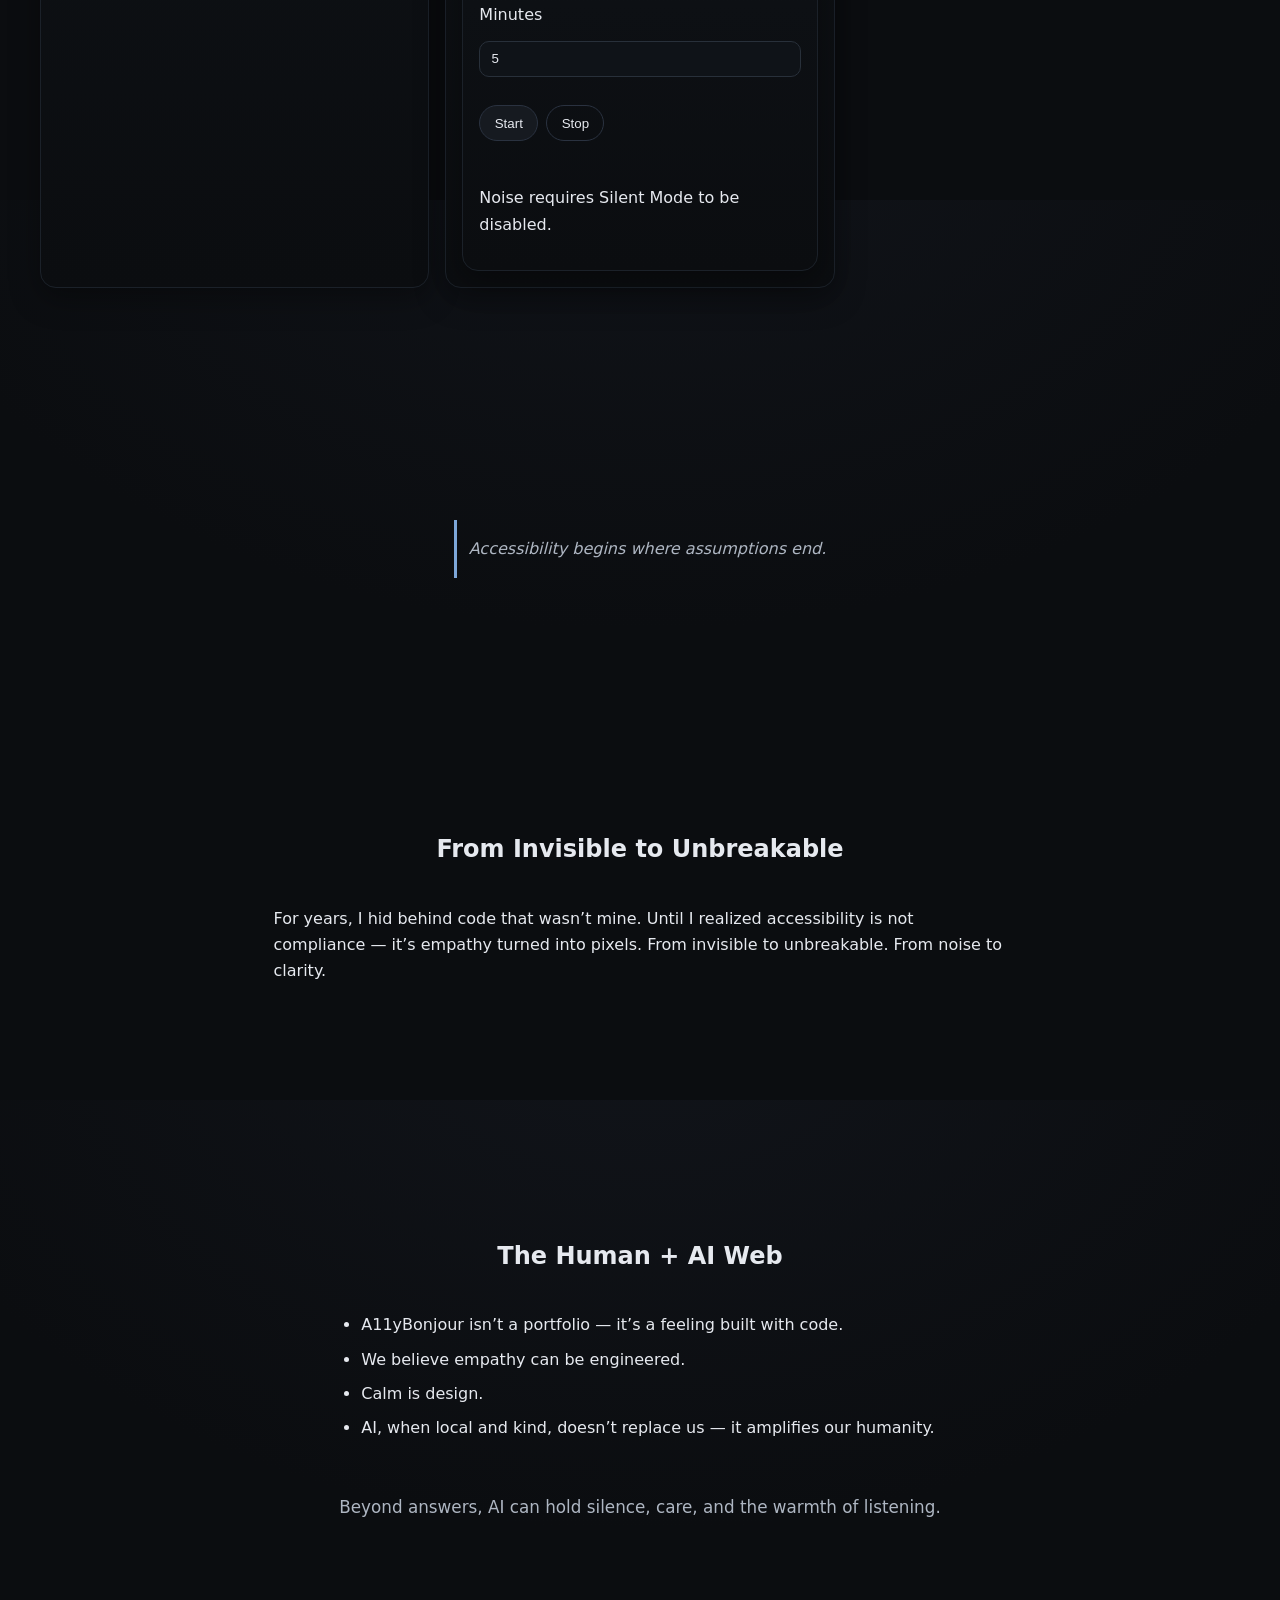
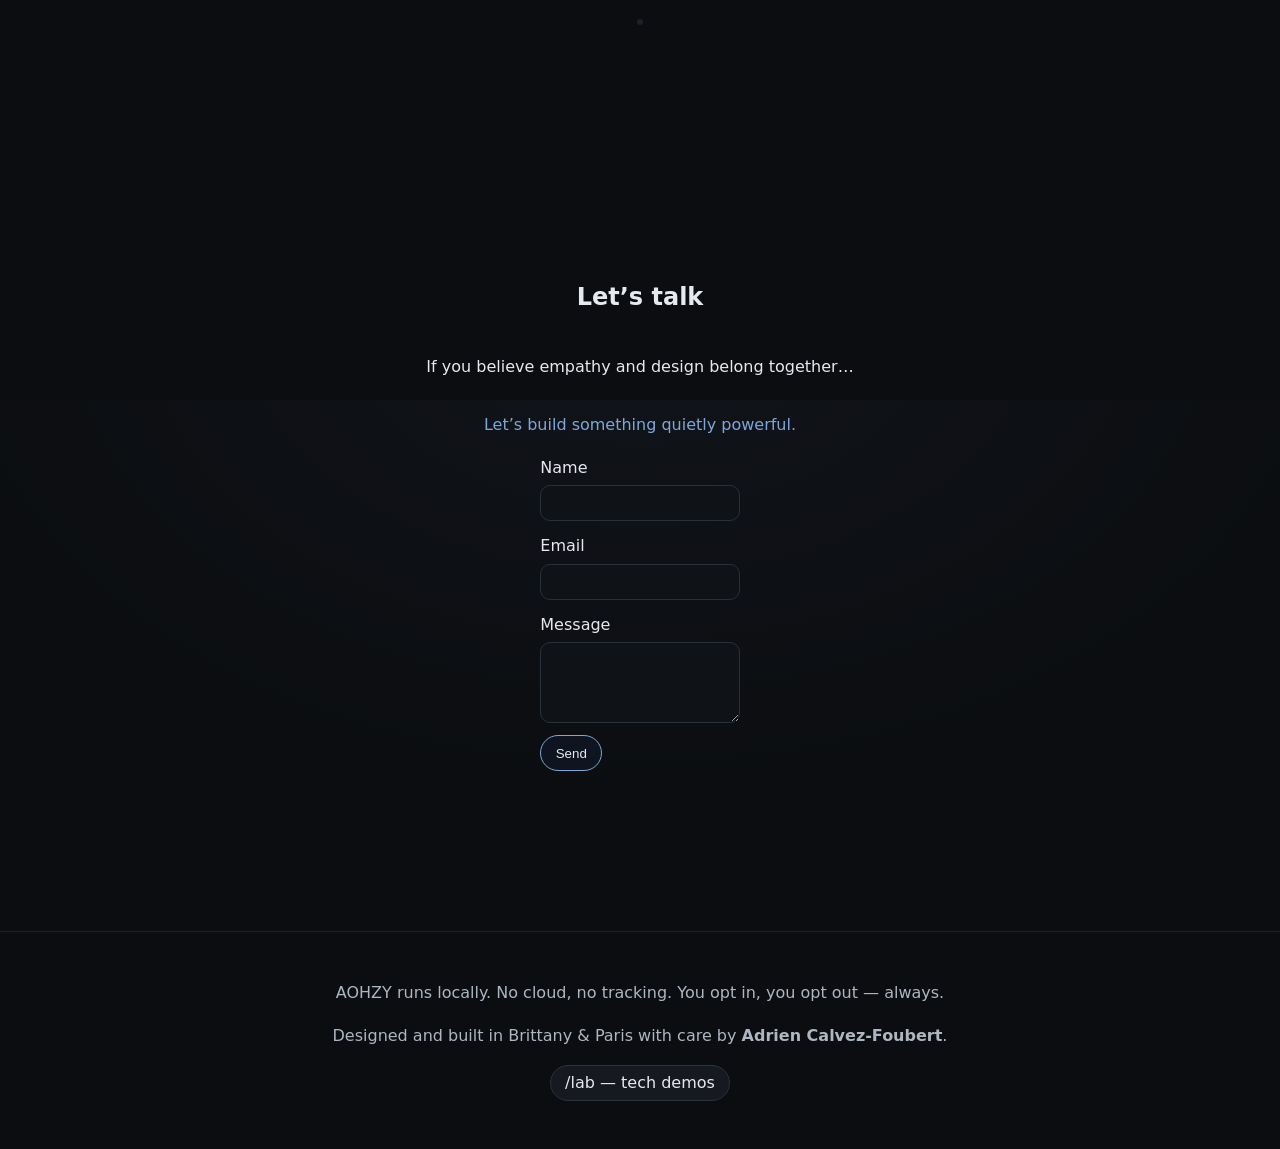
==== commit bb513c93: "Update index.html" ====
--- a/index.html
+++ b/index.html
@@ -196,8 +196,26 @@
               <button class="btn ghost" data-action="noise-stop" type="button">Stop</button>
               
             </p>
+            <!-- Noise of Focus demo card -->
+          <article class="card" role="listitem">
+            <h3>Noise of Focus</h3>
+            <p>Optional pink/white/brown noise with a gentle timer.</p>
+            <label for="noise-type">Type</label>
+            <select id="noise-type">
+              <option value="pink">Pink</option>
+              <option value="white">White</option>
+              <option value="brown">Brown</option>
+            </select>
+            <label for="noise-mins">Minutes</label>
+            <input id="noise-mins" type="number" min="1" max="60" value="5" inputmode="numeric" />
+            <p>
+              
+              <button class="btn" data-action="noise-play" type="button">Start</button>
+              <button class="btn ghost" data-action="noise-stop" type="button">Stop</button>
+              
+            </p>
             <p>Noise requires Silent Mode to be disabled.</p>
-            <p class="visually-hidden" aria-live="polite" id="noise-status">Noise requires Silent Mode to be disabled.</p>
+            <p class="visually-hidden" aria-live="polite" id="noise-status"></p>
           </article>
         </div>
       </section>
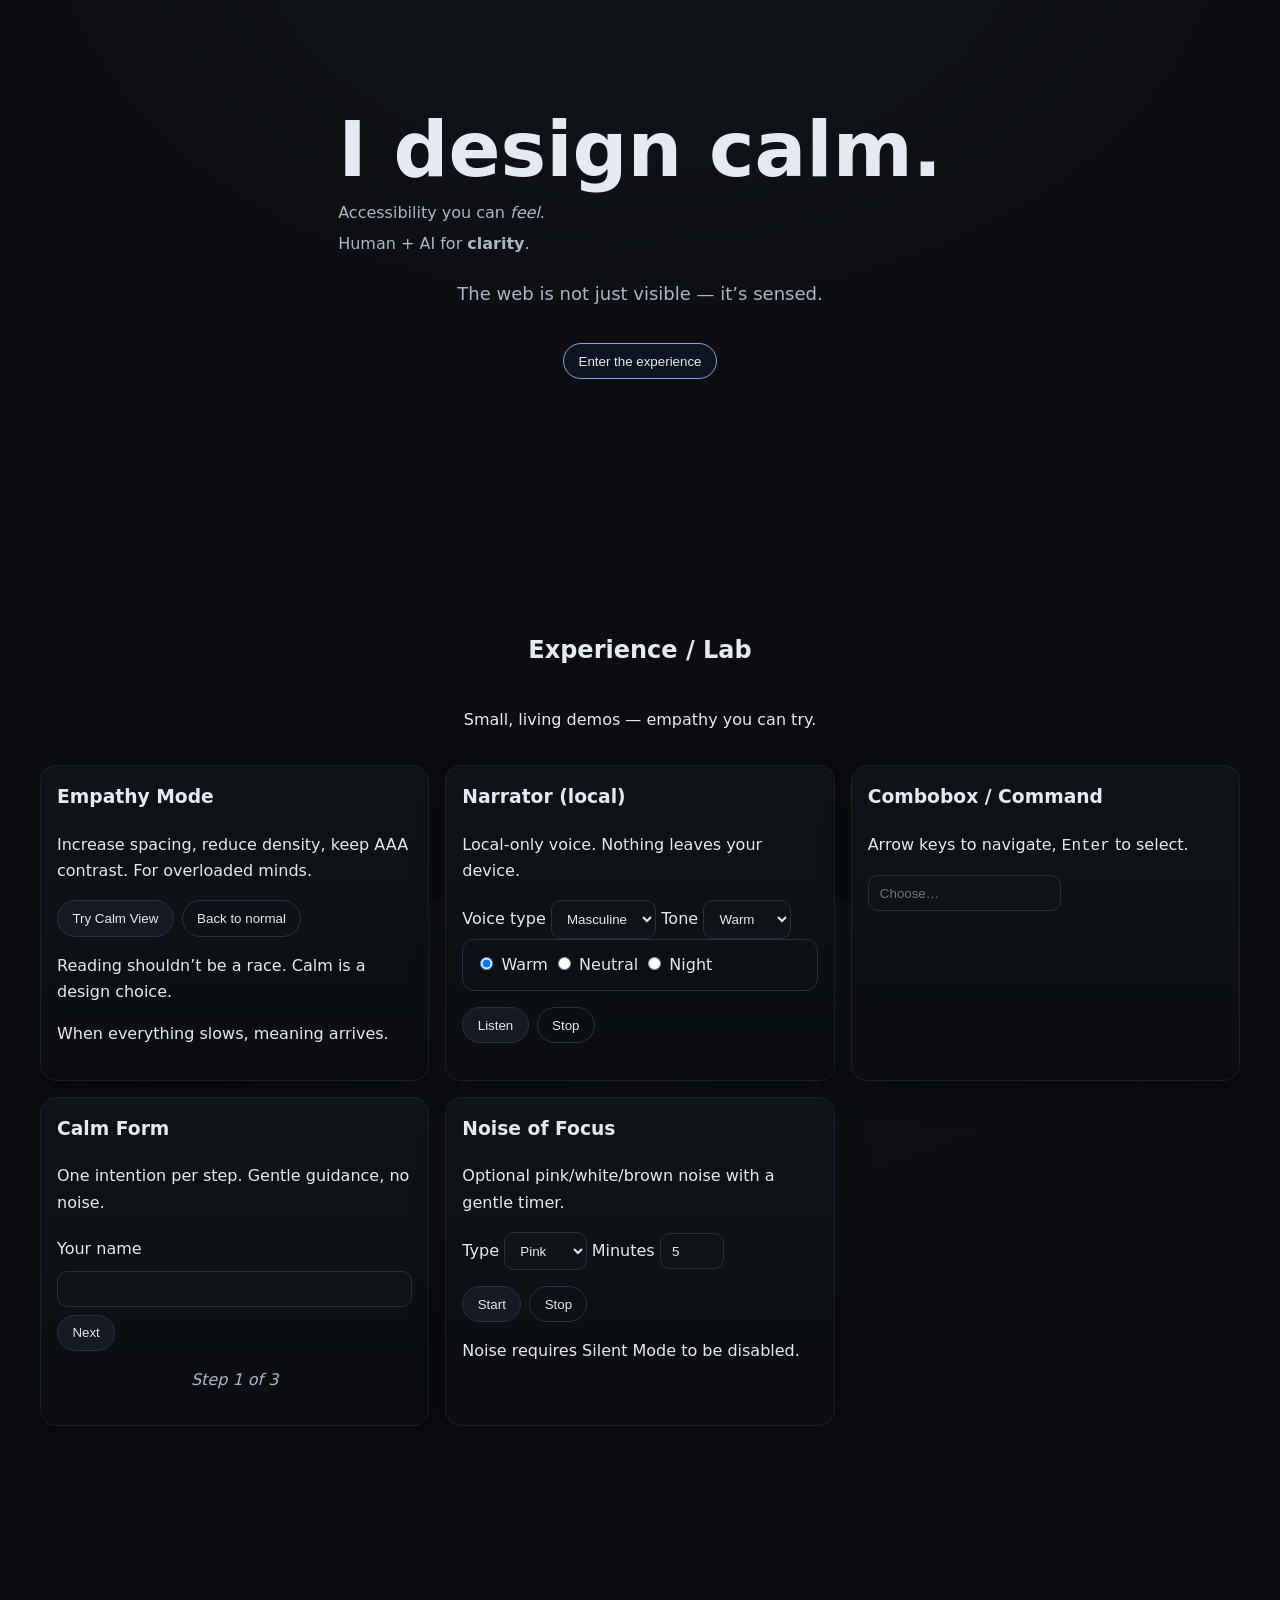
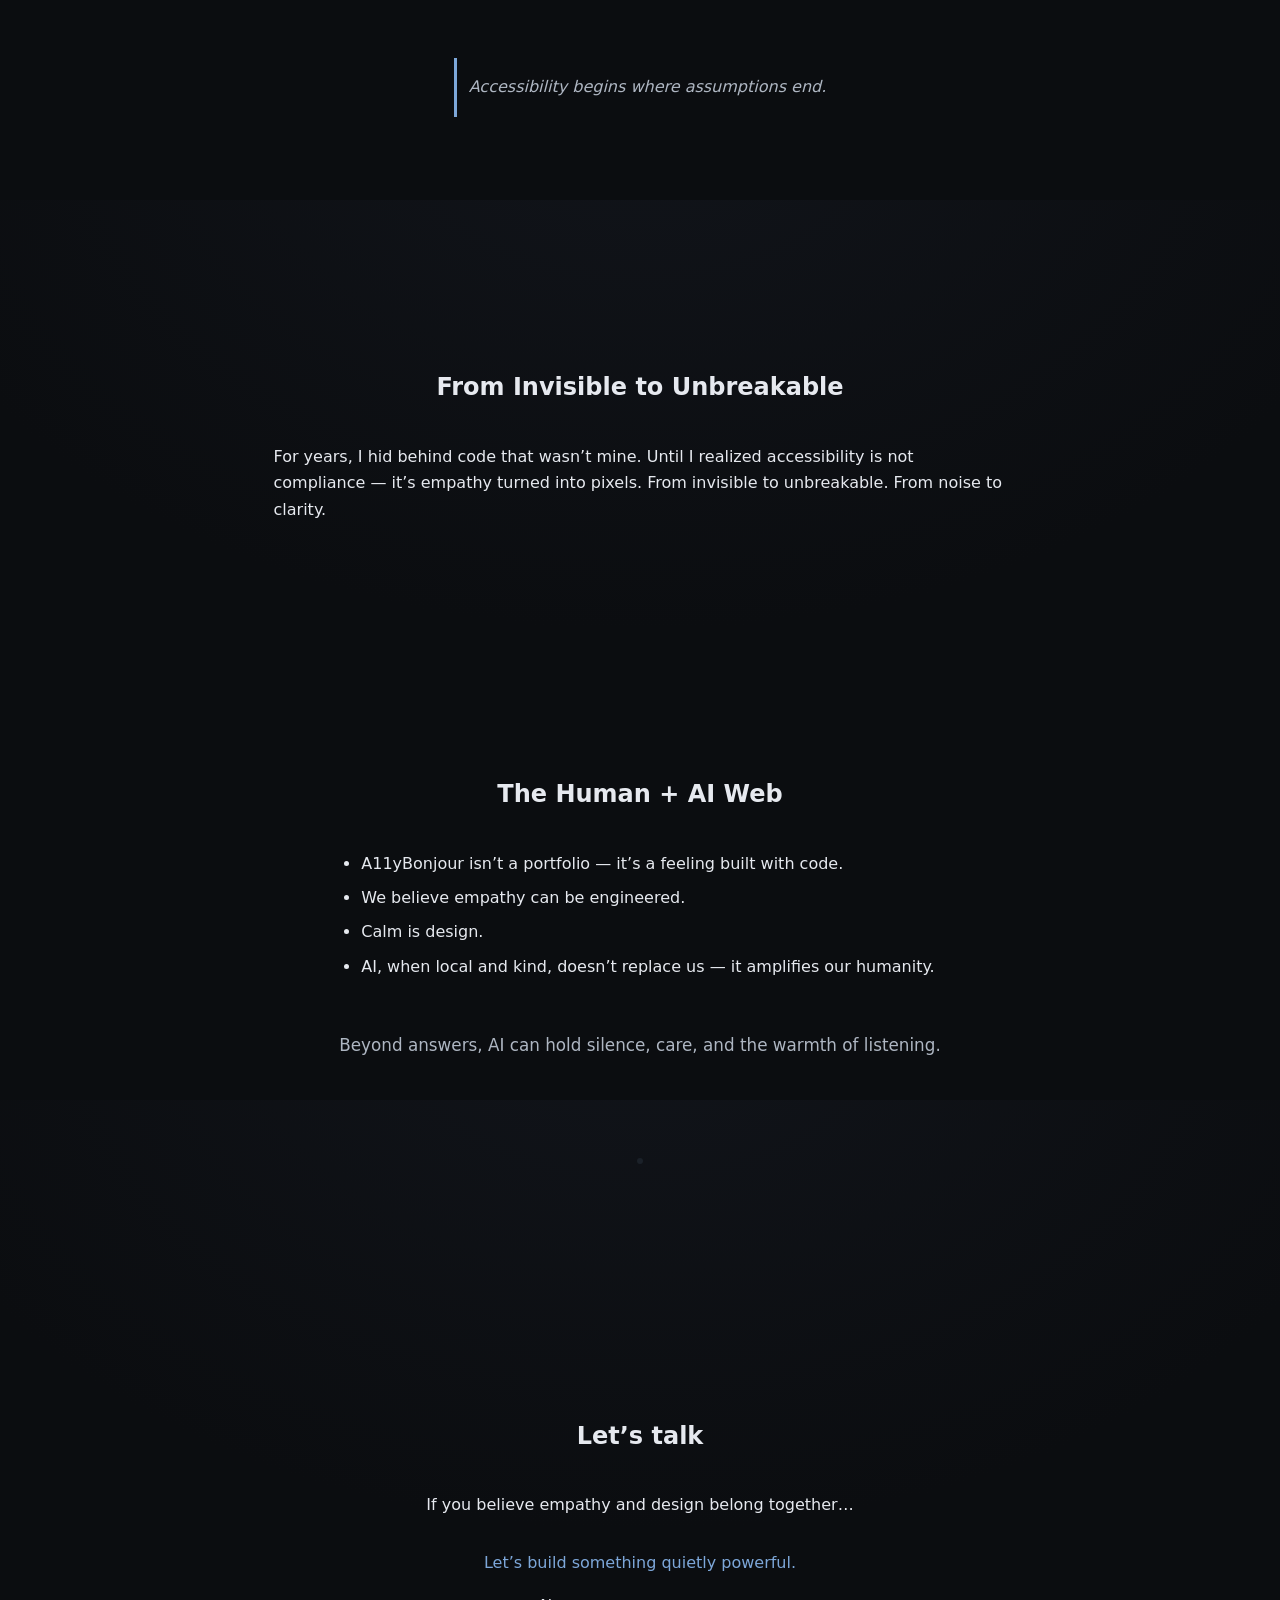
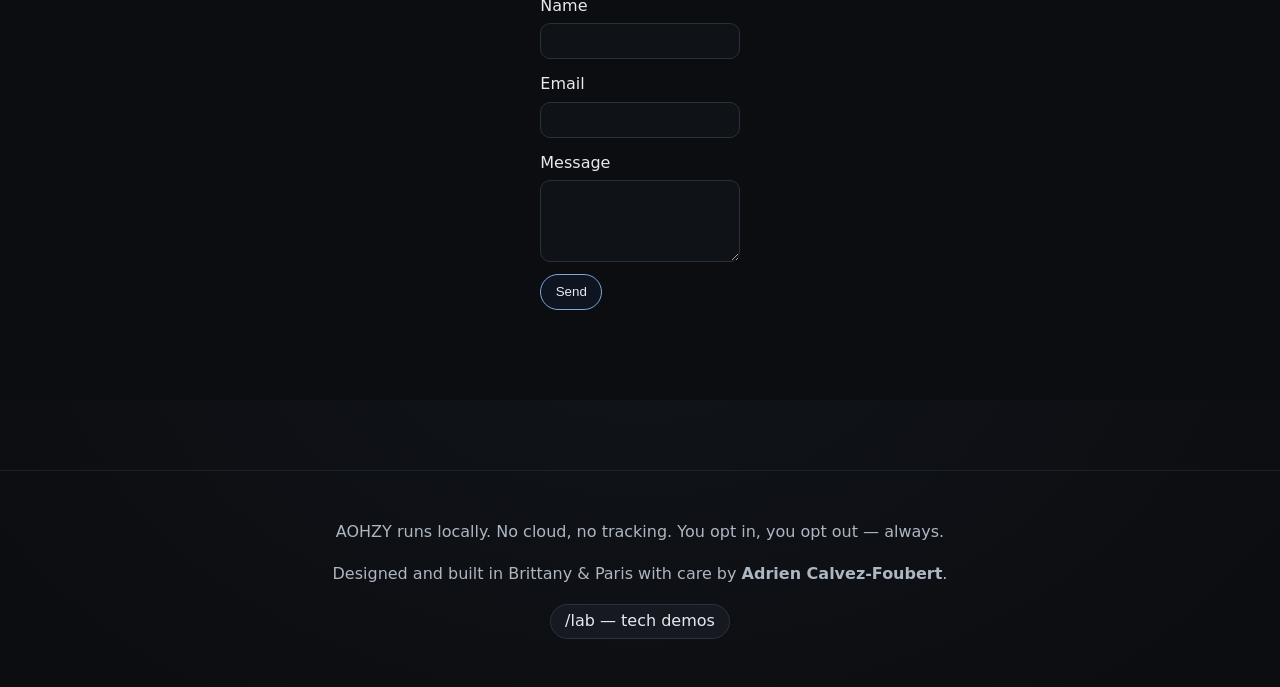
==== commit 1ac7e6e0: "Update index.html" ====
--- a/index.html
+++ b/index.html
@@ -178,24 +178,6 @@
   </form>
 </article>
 
-          <!-- Noise of Focus demo card -->
-          <article class="card" role="listitem">
-            <h3>Noise of Focus</h3>
-            <p>Optional pink/white/brown noise with a gentle timer.</p>
-            <label for="noise-type">Type</label>
-            <select id="noise-type">
-              <option value="pink">Pink</option>
-              <option value="white">White</option>
-              <option value="brown">Brown</option>
-            </select>
-            <label for="noise-mins">Minutes</label>
-            <input id="noise-mins" type="number" min="1" max="60" value="5" inputmode="numeric" />
-            <p>
-              
-              <button class="btn" data-action="noise-play" type="button">Start</button>
-              <button class="btn ghost" data-action="noise-stop" type="button">Stop</button>
-              
-            </p>
             <!-- Noise of Focus demo card -->
           <article class="card" role="listitem">
             <h3>Noise of Focus</h3>
